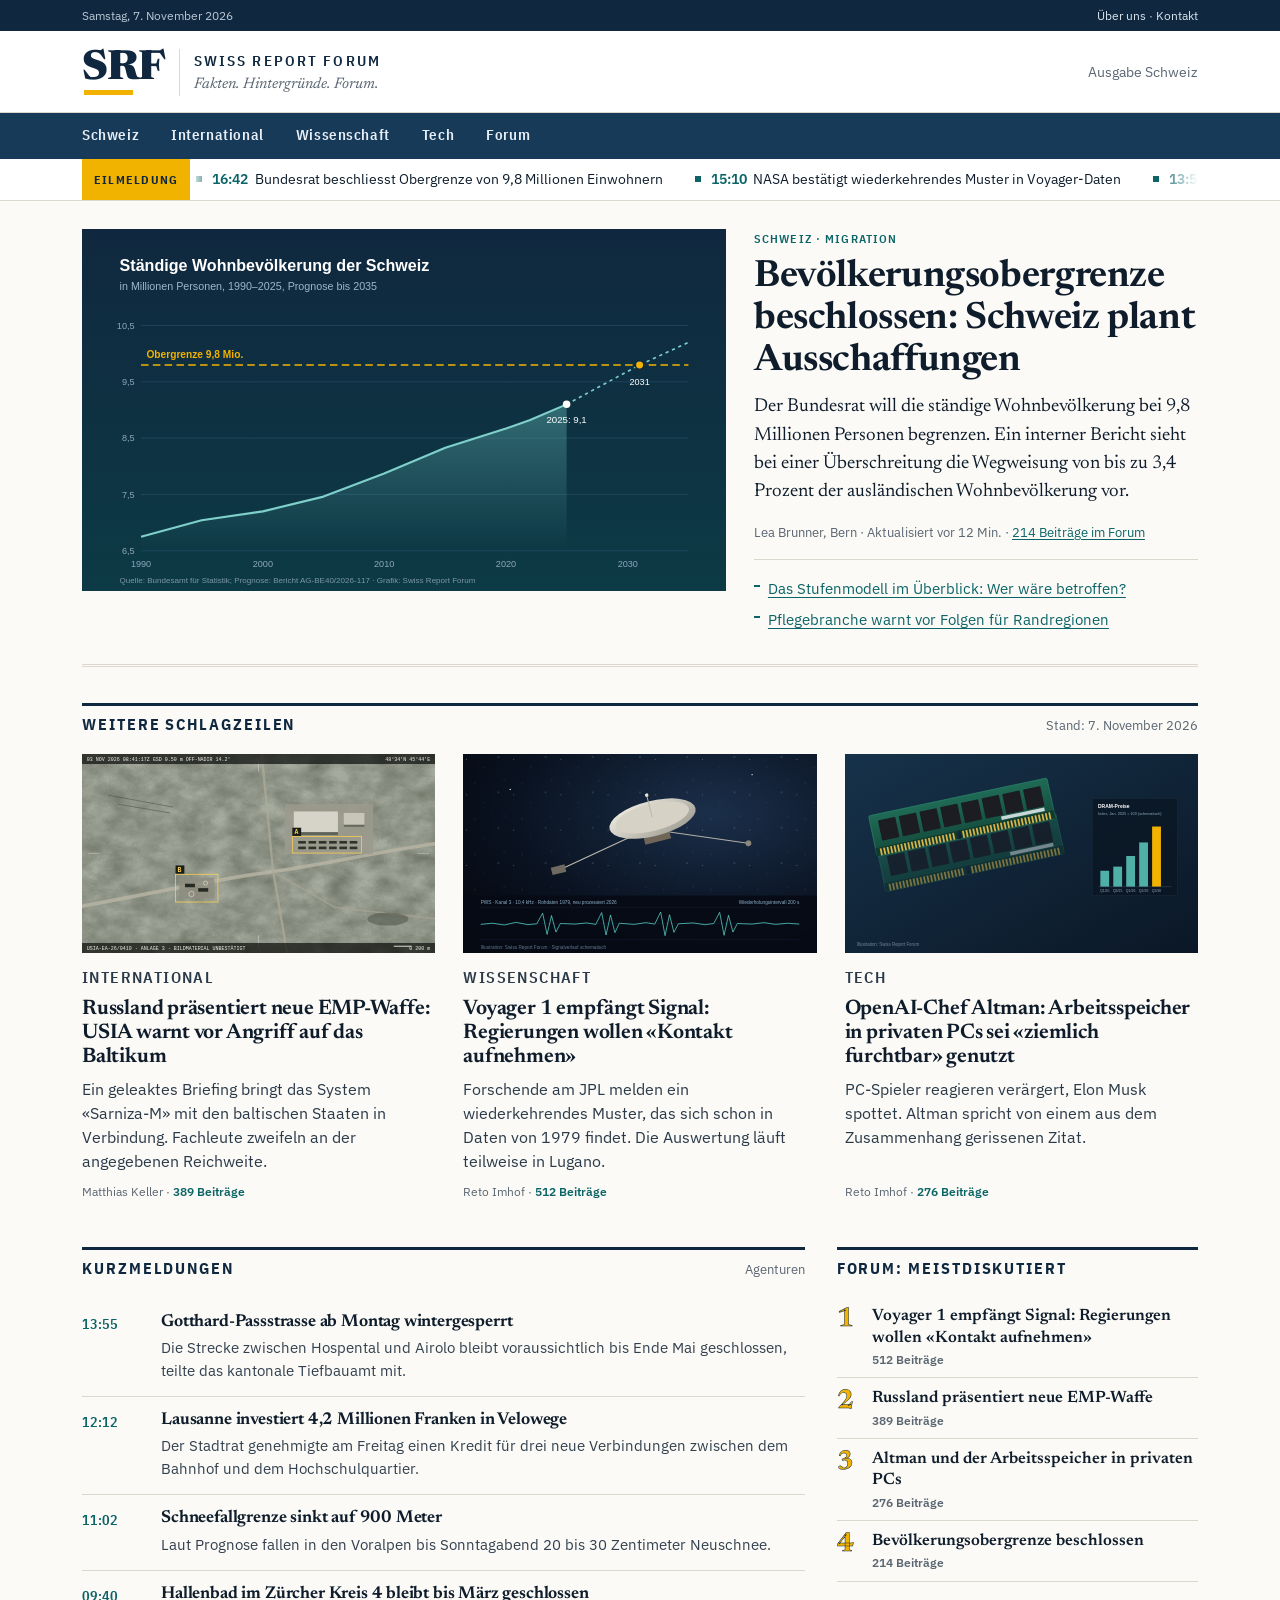
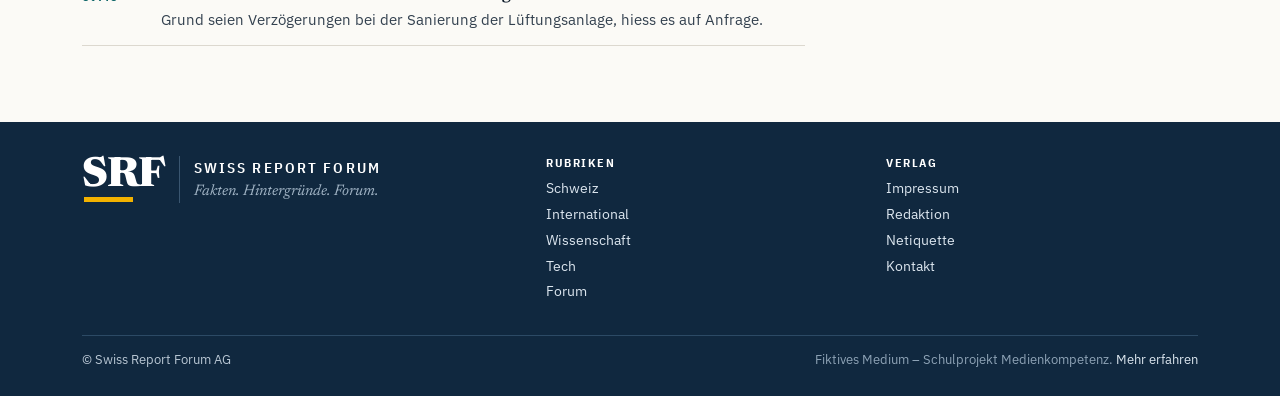
==== index.html @ 4a799d5d "Swiss Report Forum: fictional news site for a media-literacy assignment Static homepage, four articl" ====
<!doctype html>
<html lang="de-CH">
<head>
<meta charset="utf-8">
<meta name="viewport" content="width=device-width, initial-scale=1">
<!-- FIKTIV: Schulprojekt Medienkompetenz. Nicht von Suchmaschinen indexieren lassen. -->
<meta name="robots" content="noindex, nofollow">
<title>Swiss Report Forum – Fakten. Hintergründe. Forum.</title>
<meta name="description" content="Nachrichten aus der Schweiz und der Welt: Schweiz, International, Wissenschaft, Tech und Forum.">
<link rel="icon" href="assets/favicon.svg" type="image/svg+xml">
<link rel="preconnect" href="https://fonts.googleapis.com">
<link rel="preconnect" href="https://fonts.gstatic.com" crossorigin>
<link rel="stylesheet" href="https://fonts.googleapis.com/css2?family=IBM+Plex+Sans+Condensed:wght@500;600;700&family=IBM+Plex+Sans:wght@400;600;700&family=Newsreader:ital,opsz,wght@0,6..72,400;0,6..72,600;0,6..72,700;0,6..72,800;1,6..72,400&display=swap">
<link rel="stylesheet" href="assets/style.css">
</head>
<body>
<a class="skip-link" href="#inhalt">Zum Inhalt springen</a>

<div class="topbar"><div class="wrap">
  <span>Samstag, 7. November 2026</span>
  <span><a href="impressum.html">Über uns</a> <span class="hide-sm">· <a href="impressum.html#kontakt">Kontakt</a></span></span>
</div></div>
<header class="masthead"><div class="wrap">
  <a class="brand" href="index.html" aria-label="Swiss Report Forum, zur Startseite">
    <span class="brand-mark" aria-hidden="true">SRF</span>
    <span class="brand-text"><span class="brand-name">Swiss Report Forum</span><span class="brand-tagline">Fakten. Hintergründe. Forum.</span></span>
  </a>
  <div class="masthead-tools"><span class="edition">Ausgabe Schweiz</span></div>
</div></header>
<nav class="mainnav" aria-label="Rubriken"><ul>
  <li><a href="#schweiz">Schweiz</a></li>
  <li><a href="#international">International</a></li>
  <li><a href="#wissenschaft">Wissenschaft</a></li>
  <li><a href="#tech">Tech</a></li>
  <li><a href="#forum">Forum</a></li>
</ul></nav>

<!-- Eilmeldungs-Ticker: Liste wird doppelt eingefügt, damit die Animation nahtlos läuft -->
<section class="ticker" aria-label="Eilmeldungen">
  <div class="wrap">
    <span class="ticker-label">Eilmeldung</span>
    <div class="ticker-viewport">
      <div class="ticker-track">
        <ul>
          <li><time>16:42</time><a href="bevoelkerungsobergrenze.html">Bundesrat beschliesst Obergrenze von 9,8 Millionen Einwohnern</a></li>
          <li><time>15:10</time><a href="voyager-signal.html">NASA bestätigt wiederkehrendes Muster in Voyager-Daten</a></li>
          <li><time>13:55</time>Gotthard-Passstrasse ab Montag wintergesperrt</li>
          <li><time>12:30</time><a href="emp-waffe-baltikum.html">Estland: «Keine Hinweise auf unmittelbare Bedrohung»</a></li>
          <li><time>11:02</time>Schneefallgrenze sinkt am Wochenende auf 900 Meter</li>
        </ul>
        <ul aria-hidden="true">
          <li><time>16:42</time><a href="bevoelkerungsobergrenze.html" tabindex="-1">Bundesrat beschliesst Obergrenze von 9,8 Millionen Einwohnern</a></li>
          <li><time>15:10</time><a href="voyager-signal.html" tabindex="-1">NASA bestätigt wiederkehrendes Muster in Voyager-Daten</a></li>
          <li><time>13:55</time>Gotthard-Passstrasse ab Montag wintergesperrt</li>
          <li><time>12:30</time><a href="emp-waffe-baltikum.html" tabindex="-1">Estland: «Keine Hinweise auf unmittelbare Bedrohung»</a></li>
          <li><time>11:02</time>Schneefallgrenze sinkt am Wochenende auf 900 Meter</li>
        </ul>
      </div>
    </div>
  </div>
</section>

<main id="inhalt" class="wrap home">
  <h1 class="visually-hidden">Swiss Report Forum – Startseite</h1>

  <!-- Aufmacher -->
  <article class="lead-story" id="schweiz">
    <figure><a href="bevoelkerungsobergrenze.html" tabindex="-1"><img src="assets/img/bevoelkerung.svg" width="1200" height="675" alt="Liniendiagramm zur Bevölkerungsentwicklung der Schweiz mit der Obergrenze von 9,8 Millionen."></a></figure>
    <div>
      <p class="kicker">Schweiz · Migration</p>
      <h2><a href="bevoelkerungsobergrenze.html">Bevölkerungsobergrenze beschlossen: Schweiz plant Ausschaffungen</a></h2>
      <p class="teaser">Der Bundesrat will die ständige Wohnbevölkerung bei 9,8 Millionen Personen begrenzen. Ein interner Bericht sieht bei einer Überschreitung die Wegweisung von bis zu 3,4 Prozent der ausländischen Wohnbevölkerung vor.</p>
      <p class="lead-meta">Lea Brunner, Bern · Aktualisiert vor 12 Min. · <a href="bevoelkerungsobergrenze.html#forum">214 Beiträge im Forum</a></p>
      <ul class="lead-related">
        <li><a href="bevoelkerungsobergrenze.html">Das Stufenmodell im Überblick: Wer wäre betroffen?</a></li>
        <li><a href="bevoelkerungsobergrenze.html">Pflegebranche warnt vor Folgen für Randregionen</a></li>
      </ul>
    </div>
  </article>

  <div class="section-head"><h2>Weitere Schlagzeilen</h2><span>Stand: 7. November 2026</span></div>
  <div class="grid">
    <article class="card" id="international">
      <figure><a href="emp-waffe-baltikum.html" tabindex="-1"><img src="assets/img/satellit.svg" width="1200" height="675" alt="Satellitenaufnahme eines Testgeländes mit markierten Fahrzeugen."></a></figure>
      <p class="kicker">International</p>
      <h3><a href="emp-waffe-baltikum.html">Russland präsentiert neue EMP-Waffe: USIA warnt vor Angriff auf das Baltikum</a></h3>
      <p>Ein geleaktes Briefing bringt das System «Sarniza-M» mit den baltischen Staaten in Verbindung. Fachleute zweifeln an der angegebenen Reichweite.</p>
      <p class="meta">Matthias Keller · <span class="comments-count">389 Beiträge</span></p>
    </article>
    <article class="card" id="wissenschaft">
      <figure><a href="voyager-signal.html" tabindex="-1"><img src="assets/img/voyager.svg" width="1200" height="675" alt="Illustration der Raumsonde Voyager 1 mit Signalverlauf."></a></figure>
      <p class="kicker">Wissenschaft</p>
      <h3><a href="voyager-signal.html">Voyager 1 empfängt Signal: Regierungen wollen «Kontakt aufnehmen»</a></h3>
      <p>Forschende am JPL melden ein wiederkehrendes Muster, das sich schon in Daten von 1979 findet. Die Auswertung läuft teilweise in Lugano.</p>
      <p class="meta">Reto Imhof · <span class="comments-count">512 Beiträge</span></p>
    </article>
    <article class="card" id="tech">
      <figure><a href="altman-ram.html" tabindex="-1"><img src="assets/img/ram.svg" width="1200" height="675" alt="Illustration von Arbeitsspeicher-Modulen."></a></figure>
      <p class="kicker">Tech</p>
      <h3><a href="altman-ram.html">OpenAI-Chef Altman: Arbeitsspeicher in privaten PCs sei «ziemlich furchtbar» genutzt</a></h3>
      <p>PC-Spieler reagieren verärgert, Elon Musk spottet. Altman spricht von einem aus dem Zusammenhang gerissenen Zitat.</p>
      <p class="meta">Reto Imhof · <span class="comments-count">276 Beiträge</span></p>
    </article>
  </div>

  <div class="home-columns">
    <section aria-labelledby="briefs-title">
      <div class="section-head"><h2 id="briefs-title">Kurzmeldungen</h2><span>Agenturen</span></div>
      <ol class="briefs">
        <li class="brief"><time>13:55</time><div><h3>Gotthard-Passstrasse ab Montag wintergesperrt</h3><p>Die Strecke zwischen Hospental und Airolo bleibt voraussichtlich bis Ende Mai geschlossen, teilte das kantonale Tiefbauamt mit.</p></div></li>
        <li class="brief"><time>12:12</time><div><h3>Lausanne investiert 4,2 Millionen Franken in Velowege</h3><p>Der Stadtrat genehmigte am Freitag einen Kredit für drei neue Verbindungen zwischen dem Bahnhof und dem Hochschulquartier.</p></div></li>
        <li class="brief"><time>11:02</time><div><h3>Schneefallgrenze sinkt auf 900 Meter</h3><p>Laut Prognose fallen in den Voralpen bis Sonntagabend 20 bis 30 Zentimeter Neuschnee.</p></div></li>
        <li class="brief"><time>09:40</time><div><h3>Hallenbad im Zürcher Kreis 4 bleibt bis März geschlossen</h3><p>Grund seien Verzögerungen bei der Sanierung der Lüftungsanlage, hiess es auf Anfrage.</p></div></li>
      </ol>
    </section>
    <section id="forum" aria-labelledby="forum-title">
      <div class="section-head"><h2 id="forum-title">Forum: meistdiskutiert</h2></div>
      <ol class="most-read">
        <li><a href="voyager-signal.html#forum">Voyager 1 empfängt Signal: Regierungen wollen «Kontakt aufnehmen»<small>512 Beiträge</small></a></li>
        <li><a href="emp-waffe-baltikum.html#forum">Russland präsentiert neue EMP-Waffe<small>389 Beiträge</small></a></li>
        <li><a href="altman-ram.html#forum">Altman und der Arbeitsspeicher in privaten PCs<small>276 Beiträge</small></a></li>
        <li><a href="bevoelkerungsobergrenze.html#forum">Bevölkerungsobergrenze beschlossen<small>214 Beiträge</small></a></li>
      </ol>
    </section>
  </div>
</main>

<footer class="site-footer"><div class="wrap">
  <div>
    <a class="brand" href="index.html" aria-label="Swiss Report Forum, zur Startseite">
      <span class="brand-mark" aria-hidden="true">SRF</span>
      <span class="brand-text"><span class="brand-name">Swiss Report Forum</span><span class="brand-tagline">Fakten. Hintergründe. Forum.</span></span>
    </a>
  </div>
  <div><h2>Rubriken</h2><ul>
    <li><a href="#schweiz">Schweiz</a></li><li><a href="#international">International</a></li><li><a href="#wissenschaft">Wissenschaft</a></li><li><a href="#tech">Tech</a></li><li><a href="#forum">Forum</a></li>
  </ul></div>
  <div><h2>Verlag</h2><ul>
    <li><a href="impressum.html">Impressum</a></li><li><a href="impressum.html#redaktion">Redaktion</a></li><li><a href="impressum.html#netiquette">Netiquette</a></li><li><a href="impressum.html#kontakt">Kontakt</a></li>
  </ul></div>
  <div class="footer-bottom">
    <span>© Swiss Report Forum AG</span>
    <span class="fiction-note">Fiktives Medium – Schulprojekt Medienkompetenz. <a href="impressum.html#hinweis">Mehr erfahren</a></span>
  </div>
</div></footer>
<script src="assets/main.js"></script>
</body>
</html>
---- assets/style.css ----
/* ==========================================================================
   Swiss Report Forum – Stylesheet
   Fiktives Medium für ein Schulprojekt zur Medienkompetenz.
   Aufbau: 1 Tokens · 2 Basis · 3 Kopf · 4 Ticker · 5 Startseite
           6 Artikel · 7 Sidebar · 8 Forum · 9 Fuss · 10 Impressum · 11 Print
   ========================================================================== */

/* 1 · Tokens ------------------------------------------------------------- */
:root {
  --ink: #0e1c2b;          /* Fliesstext, fast schwarz mit Blaustich */
  --navy: #10283f;         /* Markenfarbe */
  --navy-2: #173a59;
  --teal: #0b6466;         /* Links, Kicker */
  --teal-soft: #e3efee;
  --accent: #f2b200;       /* einzige Akzentfarbe: Signalgelb */
  --paper: #fbfaf6;
  --card: #ffffff;
  --line: #dcd8cf;
  --muted: #5a6672;
  --serif: "Newsreader", "Iowan Old Style", Georgia, "Times New Roman", serif;
  --sans: "IBM Plex Sans", "Segoe UI", system-ui, -apple-system, Arial, sans-serif;
  --cond: "IBM Plex Sans Condensed", "Arial Narrow", "IBM Plex Sans", sans-serif;
  --wrap: 1180px;
  --gutter: clamp(16px, 4vw, 32px);
}

/* 2 · Basis -------------------------------------------------------------- */
*, *::before, *::after { box-sizing: border-box; }
html { -webkit-text-size-adjust: 100%; }
body {
  margin: 0;
  background: var(--paper);
  color: var(--ink);
  font-family: var(--sans);
  font-size: 1rem;
  line-height: 1.55;
}
img, svg { max-width: 100%; height: auto; display: block; }
a { color: var(--teal); text-underline-offset: .18em; }
a:hover { color: var(--navy); }
h1, h2, h3 { font-family: var(--serif); line-height: 1.12; margin: 0; font-weight: 650; letter-spacing: -.01em; hyphens: auto; overflow-wrap: break-word; }

:focus-visible {
  outline: 3px solid var(--accent);
  outline-offset: 2px;
  box-shadow: 0 0 0 5px var(--navy);
  border-radius: 2px;
}

.wrap { max-width: var(--wrap); margin: 0 auto; padding: 0 var(--gutter); }
.visually-hidden {
  position: absolute !important; width: 1px; height: 1px; overflow: hidden;
  clip: rect(0 0 0 0); white-space: nowrap; border: 0; padding: 0; margin: -1px;
}
.skip-link {
  position: absolute; left: 8px; top: -60px; z-index: 50;
  background: var(--accent); color: var(--navy); font-weight: 700;
  padding: 10px 14px; text-decoration: none;
}
.skip-link:focus { top: 8px; }

.kicker {
  font-family: var(--cond);
  font-size: .78rem;
  font-weight: 600;
  letter-spacing: .09em;
  text-transform: uppercase;
  color: var(--teal);
  margin: 0 0 .5rem;
}
.print-only { display: none; }

/* 3 · Kopf --------------------------------------------------------------- */
.topbar {
  background: var(--navy);
  color: #b9c7d4;
  font-size: .78rem;
}
.topbar .wrap { display: flex; justify-content: space-between; gap: 1rem; padding-top: 6px; padding-bottom: 6px; }
.topbar a { color: #dbe5ee; text-decoration: none; }
.topbar a:hover { text-decoration: underline; color: #fff; }

.masthead { background: var(--card); border-bottom: 1px solid var(--line); }
.masthead .wrap { display: flex; align-items: center; justify-content: space-between; gap: 1rem; padding-top: 18px; padding-bottom: 16px; }

.brand { display: flex; align-items: center; gap: 14px; text-decoration: none; color: var(--navy); }
.brand:hover { color: var(--navy); }
.brand-mark {
  font-family: var(--serif);
  font-weight: 800;
  font-size: 2.6rem;
  line-height: .9;
  letter-spacing: -.035em;
  position: relative;
  padding-bottom: 6px;
}
.brand-mark::after {
  content: ""; position: absolute; left: 2px; right: 38%; bottom: 0; height: 5px; background: var(--accent);
}
.brand-text { border-left: 1px solid var(--line); padding-left: 14px; }
.brand-name { display: block; font-family: var(--cond); font-weight: 600; font-size: .95rem; letter-spacing: .14em; text-transform: uppercase; }
.brand-tagline { display: block; font-family: var(--serif); font-style: italic; color: var(--muted); font-size: .95rem; }

.masthead-tools { display: flex; align-items: center; gap: .6rem; font-size: .85rem; }
.masthead-tools .edition { color: var(--muted); }

.mainnav { background: var(--navy-2); }
.mainnav ul { list-style: none; margin: 0 auto; padding: 0 var(--gutter); max-width: var(--wrap); display: flex; gap: 0; overflow-x: auto; scrollbar-width: none; }
.mainnav ul::-webkit-scrollbar { display: none; }
.mainnav a {
  display: block; padding: 11px 16px 9px;
  color: #e7eef5; text-decoration: none;
  font-family: var(--cond); font-weight: 600; font-size: .92rem; letter-spacing: .04em;
  border-bottom: 3px solid transparent; white-space: nowrap;
}
.mainnav a:hover, .mainnav a[aria-current="page"] { border-bottom-color: var(--accent); color: #fff; }
.mainnav li:first-child a { padding-left: 0; }

/* 4 · Ticker ------------------------------------------------------------- */
.ticker { background: var(--card); border-bottom: 1px solid var(--line); overflow: hidden; }
.ticker .wrap { display: flex; align-items: stretch; gap: 0; }
.ticker-label {
  flex: none; background: var(--accent); color: var(--navy);
  font-family: var(--cond); font-weight: 700; font-size: .78rem; letter-spacing: .1em; text-transform: uppercase;
  padding: 9px 12px; display: flex; align-items: center;
}
.ticker-viewport { overflow: hidden; flex: 1; position: relative; mask-image: linear-gradient(90deg, transparent 0, #000 24px, #000 calc(100% - 40px), transparent 100%); }
.ticker-track { display: flex; width: max-content; animation: ticker 70s linear infinite; }
.ticker:hover .ticker-track, .ticker:focus-within .ticker-track { animation-play-state: paused; }
.ticker-track ul { display: flex; list-style: none; margin: 0; padding: 0; }
.ticker-track li { padding: 9px 26px 9px 22px; font-size: .9rem; white-space: nowrap; position: relative; }
.ticker-track li::before { content: ""; position: absolute; left: 6px; top: 50%; width: 6px; height: 6px; margin-top: -3px; background: var(--teal); }
.ticker-track time { font-weight: 600; color: var(--teal); margin-right: .45em; font-variant-numeric: tabular-nums; }
.ticker-track a { color: var(--ink); text-decoration: none; }
.ticker-track a:hover { text-decoration: underline; }
@keyframes ticker { from { transform: translateX(0); } to { transform: translateX(-50%); } }
@media (prefers-reduced-motion: reduce) {
  .ticker-track { animation: none; }
  .ticker-viewport { overflow-x: auto; }
}

/* 5 · Startseite --------------------------------------------------------- */
.home { padding-top: 28px; padding-bottom: 56px; }
.lead-story {
  display: grid; grid-template-columns: minmax(0, 1.45fr) minmax(0, 1fr); gap: 28px;
  padding-bottom: 28px; border-bottom: 3px double var(--line); align-items: start;
}
.lead-story figure { margin: 0; }
.lead-story h2 { font-size: clamp(1.7rem, 3vw, 2.35rem); margin-bottom: .7rem; }
.lead-story h2 a, .card h3 a, .brief h3 a { color: var(--ink); text-decoration: none; }
.lead-story h2 a:hover, .card h3 a:hover { text-decoration: underline; text-decoration-thickness: 2px; text-decoration-color: var(--accent); }
.lead-story .teaser { font-family: var(--serif); font-size: 1.18rem; line-height: 1.5; margin: 0 0 1rem; }
.lead-meta { font-size: .82rem; color: var(--muted); }
.lead-related { list-style: none; padding: 14px 0 0; margin: 16px 0 0; border-top: 1px solid var(--line); font-size: .92rem; }
.lead-related li { padding: 4px 0 4px 14px; position: relative; }
.lead-related li::before { content: ""; position: absolute; left: 0; top: .78em; width: 6px; height: 2px; background: var(--teal); }

.section-head {
  display: flex; align-items: baseline; justify-content: space-between; gap: 1rem;
  border-top: 3px solid var(--navy); margin: 36px 0 18px; padding-top: 10px;
}
.section-head h2 { font-family: var(--cond); font-size: 1rem; letter-spacing: .12em; text-transform: uppercase; font-weight: 700; color: var(--navy); }
.section-head span { font-size: .82rem; color: var(--muted); }

.grid { display: grid; grid-template-columns: repeat(3, minmax(0, 1fr)); gap: 28px; }
.card { display: flex; flex-direction: column; }
.card figure { margin: 0 0 12px; }
.card h3 { font-size: 1.32rem; margin-bottom: .45rem; }
.card p { margin: 0 0 .6rem; color: #2a3a49; font-size: .97rem; }
.card .meta { margin-top: auto; font-size: .78rem; color: var(--muted); }
.card .comments-count { font-weight: 600; color: var(--teal); }

.home-columns { display: grid; grid-template-columns: minmax(0, 2fr) minmax(0, 1fr); gap: 32px; }
.briefs { list-style: none; padding: 0; margin: 0; }
.brief { padding: 14px 0; border-bottom: 1px solid var(--line); display: grid; grid-template-columns: 4.2rem 1fr; gap: 12px; }
.brief time { font-family: var(--cond); font-weight: 600; color: var(--teal); font-size: .9rem; font-variant-numeric: tabular-nums; }
.brief h3 { font-size: 1.08rem; margin-bottom: .25rem; }
.brief p { margin: 0; font-size: .93rem; color: #33414f; }

.most-read { counter-reset: mr; list-style: none; padding: 0; margin: 0; }
.most-read li { counter-increment: mr; display: grid; grid-template-columns: 2.2rem 1fr; padding: 10px 0; border-bottom: 1px solid var(--line); }
.most-read li::before { content: counter(mr); font-family: var(--serif); font-size: 1.7rem; font-weight: 700; color: var(--accent); line-height: 1; -webkit-text-stroke: .5px var(--navy); }
.most-read a { color: var(--ink); text-decoration: none; font-family: var(--serif); font-weight: 600; font-size: 1.03rem; line-height: 1.3; }
.most-read a:hover { text-decoration: underline; }
.most-read small { display: block; color: var(--muted); font-size: .78rem; margin-top: 2px; font-family: var(--sans); }

/* 6 · Artikel ------------------------------------------------------------ */
.article-layout {
  display: grid; grid-template-columns: minmax(0, 1fr) 300px; gap: 48px;
  padding-top: 28px; padding-bottom: 40px;
}
.breadcrumb { font-size: .82rem; color: var(--muted); margin-bottom: 18px; }
.breadcrumb a { color: var(--muted); }
.breadcrumb span[aria-hidden] { margin: 0 .35em; }

.article-head h1 { font-size: clamp(1.85rem, 4.2vw, 2.95rem); margin-bottom: .8rem; max-width: 22ch; }
.subline { font-family: var(--serif); font-size: clamp(1.12rem, 2vw, 1.32rem); line-height: 1.45; margin: 0 0 1.2rem; color: #1d2f40; max-width: 40em; }

.byline {
  display: flex; flex-wrap: wrap; align-items: center; gap: .4rem 1.2rem;
  border-top: 1px solid var(--line); border-bottom: 1px solid var(--line);
  padding: 10px 0; font-size: .86rem; color: var(--muted); margin-bottom: 22px;
}
.byline .author { display: flex; align-items: center; gap: 10px; color: var(--ink); }
.avatar {
  width: 36px; height: 36px; border-radius: 50%; background: var(--navy); color: #fff;
  display: grid; place-items: center; font-family: var(--serif); font-weight: 700; font-size: .95rem; flex: none;
}
.byline .author strong { display: block; font-weight: 600; }
.byline .author small { color: var(--muted); font-size: .78rem; }
.byline .updated { color: var(--teal); font-weight: 600; }

.article-tools { display: flex; gap: .5rem; flex-wrap: wrap; margin-left: auto; }

.btn {
  display: inline-flex; align-items: center; gap: .45em;
  font: 600 .84rem/1 var(--sans); color: var(--navy);
  background: var(--card); border: 1px solid #b9c2cb; border-radius: 3px;
  padding: 8px 12px; cursor: pointer; text-decoration: none;
}
.btn:hover { border-color: var(--navy); background: #f2f5f8; color: var(--navy); }
.btn svg { width: 16px; height: 16px; }
.btn-primary { background: var(--navy); color: #fff; border-color: var(--navy); }
.btn-primary:hover { background: var(--navy-2); color: #fff; }

.lead-figure { margin: 0 0 26px; }
.lead-figure img { width: 100%; background: #dfe5ea; }
figcaption { font-size: .8rem; color: var(--muted); padding-top: 8px; line-height: 1.45; }
figcaption .credit { text-transform: uppercase; letter-spacing: .06em; font-size: .7rem; margin-left: .3em; }

.article-body { font-family: var(--serif); font-size: 1.16rem; line-height: 1.68; max-width: 40em; }
.article-body p { margin: 0 0 1.1em; }
.article-body > p:first-of-type::first-line { font-weight: 600; }
.article-body h2 { font-size: 1.38rem; margin: 1.7em 0 .6em; }
.article-body .dateline { font-family: var(--cond); font-weight: 600; letter-spacing: .04em; font-size: .95rem; color: var(--navy); text-transform: uppercase; }

.pullquote {
  margin: 1.8em 0; padding: 4px 0 4px 22px; border-left: 4px solid var(--accent);
  font-family: var(--serif); font-size: 1.5rem; line-height: 1.32; font-style: italic; color: var(--navy);
}
.pullquote p { margin: 0 0 .4em; }
.pullquote footer { font-family: var(--sans); font-style: normal; font-size: .85rem; color: var(--muted); }

.factbox {
  font-family: var(--sans); font-size: .95rem; line-height: 1.55;
  background: var(--teal-soft); border-top: 3px solid var(--teal);
  padding: 16px 20px; margin: 1.6em 0;
}
.factbox h2 { font-family: var(--cond); font-size: .82rem; text-transform: uppercase; letter-spacing: .1em; margin: 0 0 .6em; color: var(--teal); }
.factbox ul { margin: 0; padding-left: 1.1em; }
.factbox li { margin-bottom: .35em; }

.article-end { font-size: .85rem; color: var(--muted); font-family: var(--sans); border-top: 1px solid var(--line); padding-top: 12px; margin-top: 1.6em; }
.tags { display: flex; flex-wrap: wrap; gap: .4rem; list-style: none; padding: 0; margin: 14px 0 0; }
.tags a { display: inline-block; font-size: .78rem; padding: 4px 9px; border: 1px solid var(--line); border-radius: 2px; color: var(--navy); text-decoration: none; background: var(--card); }
.tags a:hover { border-color: var(--navy); }

.share {
  margin: 28px 0 10px; padding: 18px 20px; background: var(--card); border: 1px solid var(--line);
  display: flex; flex-wrap: wrap; align-items: center; gap: 12px 18px; max-width: 40em;
}
.share p { margin: 0; font-family: var(--serif); font-size: 1.05rem; flex: 1 1 220px; }
.share-buttons { display: flex; flex-wrap: wrap; gap: .5rem; }
.share-status { flex-basis: 100%; margin: 0; font-size: .82rem; color: var(--teal); min-height: 1.2em; }

/* 7 · Sidebar ------------------------------------------------------------ */
.sidebar { font-size: .95rem; }
.sidebar-block { position: sticky; top: 16px; }
.sidebar h2 { font-family: var(--cond); font-size: .82rem; text-transform: uppercase; letter-spacing: .12em; color: var(--navy); border-top: 3px solid var(--navy); padding-top: 10px; margin-bottom: 8px; }
.related { list-style: none; padding: 0; margin: 0 0 28px; }
.related li { border-bottom: 1px solid var(--line); }
.related a { display: grid; grid-template-columns: 88px 1fr; gap: 12px; padding: 12px 0; text-decoration: none; color: var(--ink); }
.related img { width: 88px; height: 58px; object-fit: cover; background: #dfe5ea; }
.related .kicker { font-size: .68rem; margin-bottom: .15rem; }
.related strong { font-family: var(--serif); font-weight: 600; line-height: 1.25; display: block; font-size: 1rem; }
.related a:hover strong { text-decoration: underline; }
.newsletter { background: var(--navy); color: #dce6ef; padding: 18px; }
.newsletter h2 { color: #fff; border-top-color: var(--accent); }
.newsletter p { margin: 0 0 12px; font-size: .9rem; }
.newsletter label { display: block; font-size: .8rem; margin-bottom: 4px; }
.newsletter input { background: #fff; color: var(--ink); width: 100%; padding: 9px 10px; border: 0; border-radius: 2px; font: inherit; margin-bottom: 10px; }
.newsletter .btn { background: var(--accent); border-color: var(--accent); color: var(--navy); width: 100%; justify-content: center; }
.newsletter .form-note { font-size: .78rem; color: var(--accent); margin: 8px 0 0; min-height: 1.1em; }

/* 8 · Forum (Kommentare) ------------------------------------------------- */
.forum { border-top: 3px solid var(--navy); padding: 18px 0 48px; max-width: 46em; }
.forum-head { display: flex; justify-content: space-between; align-items: baseline; gap: 1rem; flex-wrap: wrap; margin-bottom: 6px; }
.forum-head h2 { font-size: 1.7rem; }
.forum-head h2 span { color: var(--teal); font-family: var(--sans); font-size: 1rem; font-weight: 600; margin-left: .4em; }
.forum-rules { font-size: .84rem; color: var(--muted); margin: 0 0 18px; }
.forum-sort { font-size: .84rem; color: var(--muted); }
.forum-sort select { font: inherit; padding: 3px 6px; border: 1px solid #b9c2cb; border-radius: 2px; background: var(--card); }

.comment-form { background: var(--card); border: 1px solid var(--line); padding: 14px; margin-bottom: 24px; }
.comment-form label { font-weight: 600; font-size: .88rem; display: block; margin-bottom: 6px; }
.comment-form textarea { width: 100%; min-height: 84px; padding: 10px; font: inherit; border: 1px solid #b9c2cb; border-radius: 2px; resize: vertical; }
.comment-form .row { display: flex; justify-content: space-between; align-items: center; gap: 1rem; margin-top: 10px; flex-wrap: wrap; }
.comment-form small { color: var(--muted); }
.comment-form .form-note { flex-basis: 100%; margin: 0; color: var(--teal); font-size: .86rem; min-height: 1.2em; }

.comments, .replies { list-style: none; margin: 0; padding: 0; }
.comment { padding: 16px 0; border-bottom: 1px solid var(--line); }
.replies { margin-top: 10px; border-left: 2px solid var(--line); padding-left: 18px; }
.replies .comment { border-bottom: 0; padding: 10px 0 4px; }
.comment-head { display: flex; align-items: center; gap: 10px; flex-wrap: wrap; font-size: .86rem; }
.comment-head .avatar { width: 30px; height: 30px; font-size: .8rem; font-family: var(--sans); }
.comment-head strong { font-weight: 700; }
.comment-head time { color: var(--muted); font-size: .8rem; }
.badge { font-size: .68rem; text-transform: uppercase; letter-spacing: .07em; padding: 2px 6px; border-radius: 2px; background: #eef1f4; color: var(--muted); }
.badge-top { background: var(--accent); color: var(--navy); font-weight: 700; }
.badge-mod { background: var(--navy); color: #fff; }
.comment p { margin: 8px 0 8px 40px; font-size: .98rem; }
.replies .comment p { margin-left: 40px; }
.comment-actions { margin-left: 40px; display: flex; gap: 6px; flex-wrap: wrap; }
.vote, .reply-btn {
  font: 600 .78rem/1 var(--sans); color: var(--muted); background: transparent; border: 1px solid transparent;
  border-radius: 2px; padding: 5px 8px; cursor: pointer;
}
.vote:hover, .reply-btn:hover { border-color: var(--line); color: var(--navy); }
.vote[aria-pressed="true"] { color: var(--teal); border-color: var(--teal); background: var(--teal-soft); }
.comment.is-removed p { font-style: italic; color: var(--muted); }
.more-comments { margin-top: 18px; }

/* 9 · Fuss --------------------------------------------------------------- */
.site-footer { background: var(--navy); color: #b9c7d4; font-size: .88rem; padding: 34px 0 26px; margin-top: 20px; }
.site-footer .wrap { display: grid; grid-template-columns: 1.4fr 1fr 1fr; gap: 28px; }
.site-footer .brand { color: #fff; }
.site-footer .brand-text { border-left-color: #3a5670; }
.site-footer .brand-tagline { color: #9fb2c3; }
.site-footer h2 { font-family: var(--cond); font-size: .78rem; letter-spacing: .12em; text-transform: uppercase; color: #fff; margin-bottom: 8px; }
.site-footer ul { list-style: none; margin: 0; padding: 0; }
.site-footer li { margin-bottom: 4px; }
.site-footer a { color: #dce6ef; text-decoration: none; }
.site-footer a:hover { text-decoration: underline; color: #fff; }
.footer-bottom { grid-column: 1 / -1; border-top: 1px solid #2c4a65; padding-top: 14px; display: flex; flex-wrap: wrap; justify-content: space-between; gap: .6rem 1.4rem; font-size: .8rem; }
.fiction-note { color: #8ea3b6; }

/* 10 · Impressum --------------------------------------------------------- */
.page { padding-top: 28px; padding-bottom: 56px; }
.page-body { max-width: 46em; font-family: var(--serif); font-size: 1.1rem; line-height: 1.65; }
.page-body h1 { font-size: clamp(1.9rem, 4vw, 2.6rem); margin-bottom: .6em; }
.page-body h2 { font-size: 1.35rem; margin: 1.6em 0 .5em; }
.page-body address { font-style: normal; }
.staff { display: grid; grid-template-columns: repeat(auto-fill, minmax(230px, 1fr)); gap: 18px; list-style: none; padding: 0; margin: 0; font-family: var(--sans); font-size: .93rem; }
.staff li { background: var(--card); border: 1px solid var(--line); padding: 16px; display: flex; gap: 12px; }
.staff strong { display: block; font-size: 1rem; }
.staff span { color: var(--muted); display: block; }
.legal { font-family: var(--sans); font-size: .92rem; background: var(--teal-soft); border-left: 4px solid var(--teal); padding: 14px 18px; }

/* Responsive ------------------------------------------------------------- */
@media (max-width: 980px) {
  .article-layout { grid-template-columns: 1fr; gap: 24px; }
  .sidebar-block { position: static; }
  .grid { grid-template-columns: repeat(2, minmax(0, 1fr)); }
  .home-columns { grid-template-columns: 1fr; }
}
@media (max-width: 720px) {
  .lead-story { grid-template-columns: 1fr; gap: 16px; }
  .grid { grid-template-columns: 1fr; gap: 22px; }
  .masthead-tools .edition { display: none; }
  .brand-mark { font-size: 2.1rem; }
  .brand-name { font-size: .8rem; letter-spacing: .1em; }
  .brand-tagline { font-size: .85rem; }
  .site-footer .wrap { grid-template-columns: 1fr; }
  .topbar .hide-sm { display: none; }
  .article-tools { margin-left: 0; width: 100%; }
  .article-body { font-size: 1.08rem; }
  .pullquote { font-size: 1.28rem; }
  .comment p, .comment-actions, .replies .comment p { margin-left: 0; }
  .brief { grid-template-columns: 3.4rem 1fr; }
}
@media (max-width: 420px) {
  .brand-text { display: none; }
  .masthead-tools .btn span { display: none; }
}

/* 11 · Print / PDF -------------------------------------------------------
   Wird über "Als PDF speichern" (window.print) genutzt.
   Ziel: Titel + Bild oben, Medienname im Kopf, nur der Artikeltext.
   ------------------------------------------------------------------------ */
@media print {
  @page {
    size: A4;
    margin: 18mm 18mm 20mm 20mm;
    @top-left { content: "Swiss Report Forum"; font-family: Georgia, serif; font-size: 8.5pt; color: #333; }
    @top-right { content: "srf-forum · Fakten. Hintergründe. Forum."; font-family: Arial, sans-serif; font-size: 7.5pt; color: #777; }
    @bottom-left { content: "Fiktiver Artikel – Schulprojekt Medienkompetenz"; font-family: Arial, sans-serif; font-size: 7pt; color: #777; }
    @bottom-right { content: "Seite " counter(page) " von " counter(pages); font-family: Arial, sans-serif; font-size: 7.5pt; color: #555; }
  }
  @page :first { @top-left { content: none; } @top-right { content: none; } }

  html, body { background: #fff !important; color: #000 !important; }
  body { font-size: 10.5pt; line-height: 1.45; }

  /* Alles ausblenden, was nicht zum Artikel gehört */
  .skip-link, .topbar, .masthead, .mainnav, .ticker, .breadcrumb, .sidebar,
  .forum, .share, .article-tools, .tags, .site-footer, .no-print, .btn { display: none !important; }

  .print-only { display: block !important; }
  .wrap { max-width: none; padding: 0; }
  .article-layout { display: block; padding: 0; }

  /* Kopfzeile mit Medienname (erste Seite) */
  .print-masthead {
    display: flex !important; align-items: flex-end; justify-content: space-between;
    border-bottom: 2pt solid #10283f; padding-bottom: 4pt; margin-bottom: 12pt;
    font-family: Georgia, "Times New Roman", serif;
  }
  .print-masthead .pm-mark { font-size: 22pt; font-weight: 800; letter-spacing: -.5pt; color: #10283f; line-height: 1; }
  .print-masthead .pm-name { font-family: Arial, sans-serif; font-size: 8pt; letter-spacing: 1.5pt; text-transform: uppercase; margin-left: 8pt; color: #10283f; }
  .print-masthead .pm-meta { font-family: Arial, sans-serif; font-size: 7.5pt; color: #555; text-align: right; }

  .kicker { color: #0b6466 !important; font-size: 8pt; margin-bottom: 4pt; }
  .article-head h1 { font-size: 22pt; line-height: 1.12; max-width: none; margin-bottom: 6pt; }
  .subline { font-size: 12pt; line-height: 1.4; margin-bottom: 8pt; color: #111; }
  .byline { font-size: 8.5pt; padding: 4pt 0; margin-bottom: 10pt; border-color: #999; gap: 2pt 12pt; color: #333; }
  .byline .avatar { display: none; }
  .byline .author small { color: #444; }
  .byline .updated { display: none; }

  .lead-figure { margin: 0 0 12pt; break-inside: avoid; }
  .lead-figure img { max-height: 100mm; width: 100%; object-fit: contain; }
  figcaption { font-size: 7.5pt; color: #444; padding-top: 3pt; }

  .article-body { font-size: 10.5pt; line-height: 1.5; max-width: none; columns: 1; }
  .article-body p { margin: 0 0 6pt; orphans: 3; widows: 3; text-align: left; }
  .article-body h2 { font-size: 12pt; margin: 12pt 0 4pt; break-after: avoid; }
  .pullquote { font-size: 13pt; margin: 10pt 0; padding-left: 10pt; border-left: 3pt solid #f2b200; break-inside: avoid; color: #10283f; }
  .pullquote footer { font-size: 8pt; }
  .factbox { background: none !important; border: 1pt solid #999; border-top: 2.5pt solid #0b6466; padding: 6pt 10pt; font-size: 9pt; break-inside: avoid; }
  .article-end { font-size: 8pt; color: #444; }

  a { color: inherit !important; text-decoration: none !important; }
  .print-footnote { font-family: Arial, sans-serif; font-size: 7.5pt; color: #555; border-top: .5pt solid #999; padding-top: 4pt; margin-top: 14pt; }
  * { -webkit-print-color-adjust: exact; print-color-adjust: exact; box-shadow: none !important; }
}
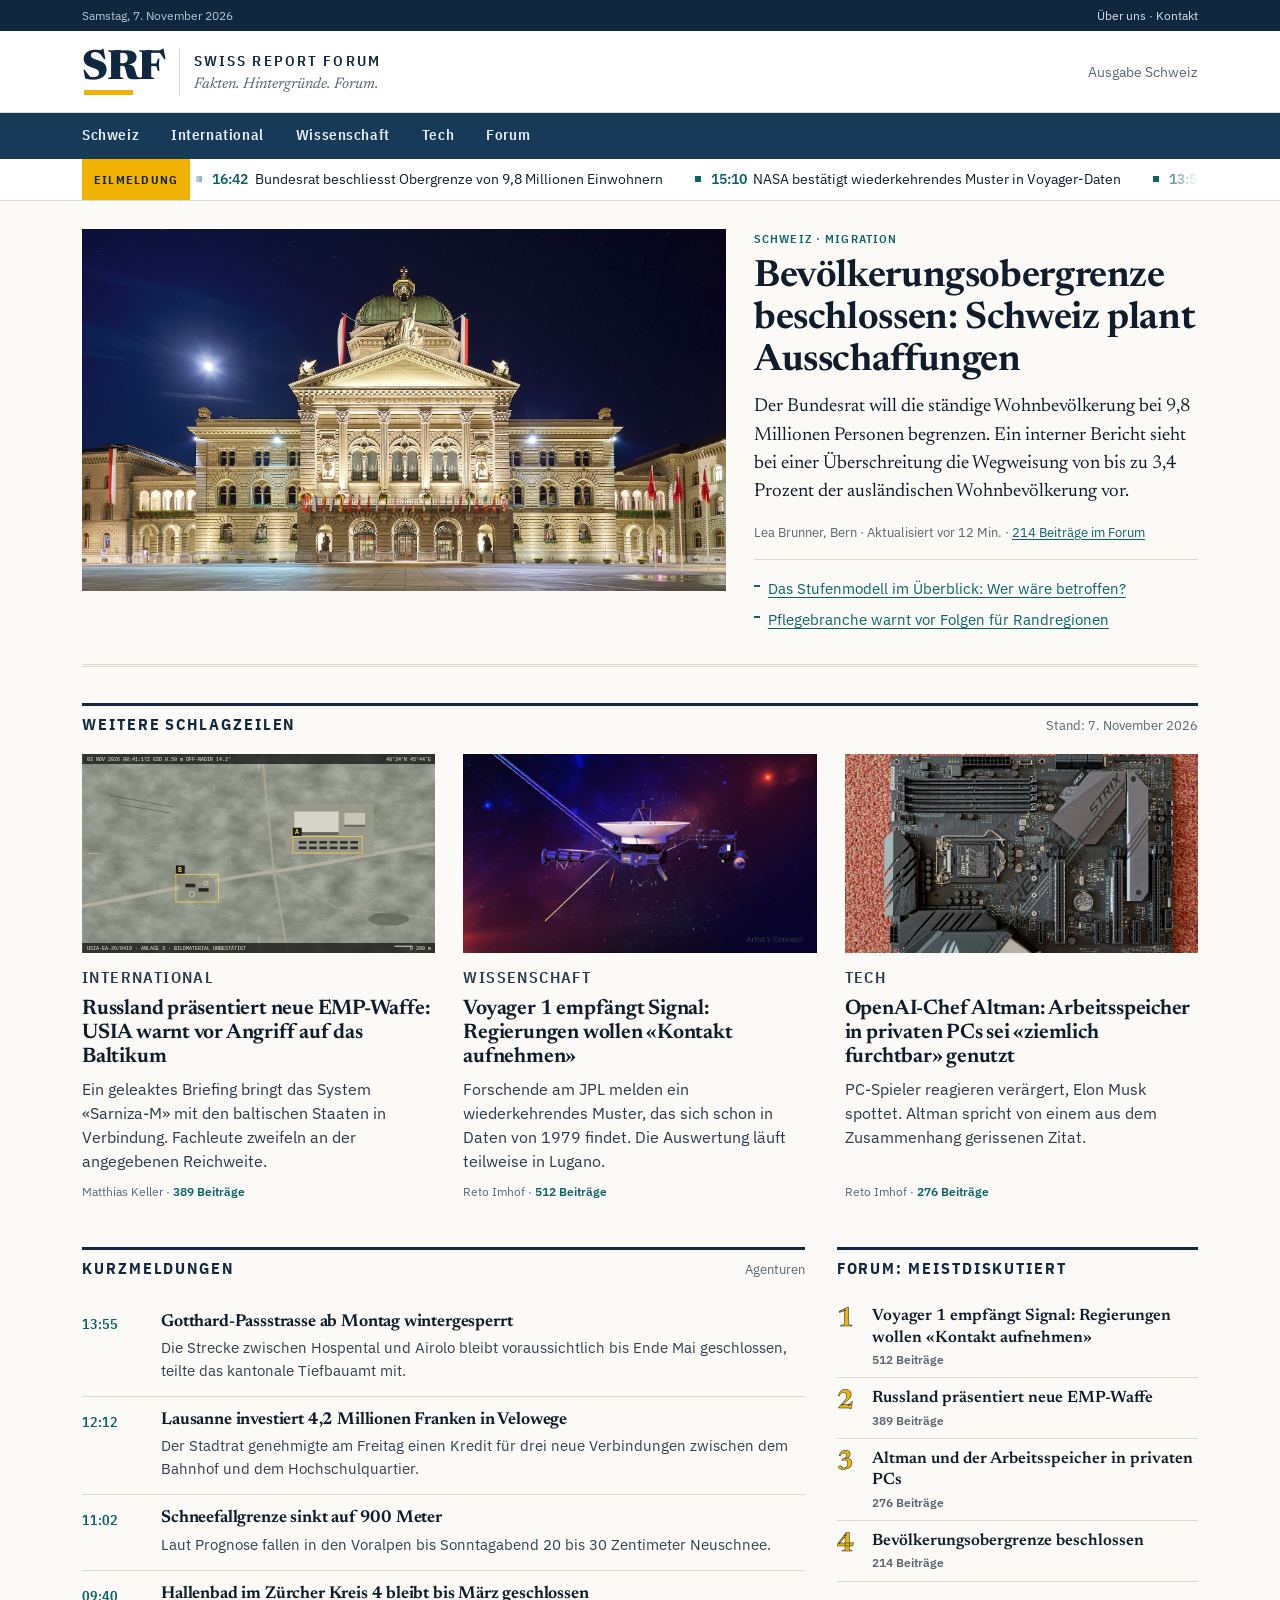
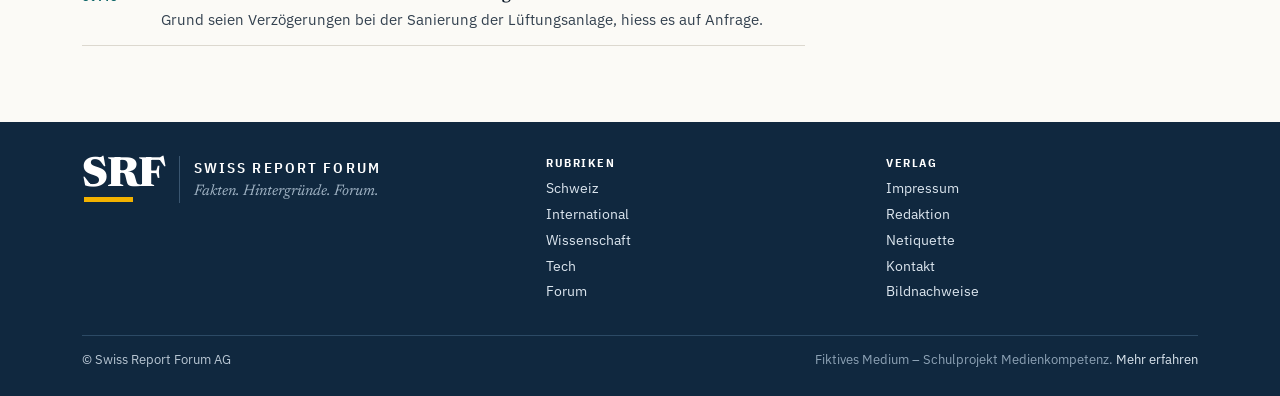
==== commit b560b7a2: "Add freely licensed photos with credits Lead images from Wikimedia Commons (Bundeshaus, Voyager, gam" ====
--- a/index.html
+++ b/index.html
@@ -65,7 +65,7 @@
 
   <!-- Aufmacher -->
   <article class="lead-story" id="schweiz">
-    <figure><a href="bevoelkerungsobergrenze.html" tabindex="-1"><img src="assets/img/bevoelkerung.svg" width="1200" height="675" alt="Liniendiagramm zur Bevölkerungsentwicklung der Schweiz mit der Obergrenze von 9,8 Millionen."></a></figure>
+    <figure><a href="bevoelkerungsobergrenze.html" tabindex="-1"><img src="assets/img/foto-bundeshaus.jpg" width="1600" height="873" alt="Das Bundeshaus in Bern bei Nacht."></a></figure>
     <div>
       <p class="kicker">Schweiz · Migration</p>
       <h2><a href="bevoelkerungsobergrenze.html">Bevölkerungsobergrenze beschlossen: Schweiz plant Ausschaffungen</a></h2>
@@ -88,14 +88,14 @@
       <p class="meta">Matthias Keller · <span class="comments-count">389 Beiträge</span></p>
     </article>
     <article class="card" id="wissenschaft">
-      <figure><a href="voyager-signal.html" tabindex="-1"><img src="assets/img/voyager.svg" width="1200" height="675" alt="Illustration der Raumsonde Voyager 1 mit Signalverlauf."></a></figure>
+      <figure><a href="voyager-signal.html" tabindex="-1"><img src="assets/img/foto-voyager.jpg" width="1600" height="900" alt="Künstlerische Darstellung der Raumsonde Voyager."></a></figure>
       <p class="kicker">Wissenschaft</p>
       <h3><a href="voyager-signal.html">Voyager 1 empfängt Signal: Regierungen wollen «Kontakt aufnehmen»</a></h3>
       <p>Forschende am JPL melden ein wiederkehrendes Muster, das sich schon in Daten von 1979 findet. Die Auswertung läuft teilweise in Lugano.</p>
       <p class="meta">Reto Imhof · <span class="comments-count">512 Beiträge</span></p>
     </article>
     <article class="card" id="tech">
-      <figure><a href="altman-ram.html" tabindex="-1"><img src="assets/img/ram.svg" width="1200" height="675" alt="Illustration von Arbeitsspeicher-Modulen."></a></figure>
+      <figure><a href="altman-ram.html" tabindex="-1"><img src="assets/img/foto-mainboard.jpg" width="1600" height="1330" alt="Mainboard eines Gaming-PCs mit leeren Speichersteckplätzen."></a></figure>
       <p class="kicker">Tech</p>
       <h3><a href="altman-ram.html">OpenAI-Chef Altman: Arbeitsspeicher in privaten PCs sei «ziemlich furchtbar» genutzt</a></h3>
       <p>PC-Spieler reagieren verärgert, Elon Musk spottet. Altman spricht von einem aus dem Zusammenhang gerissenen Zitat.</p>
@@ -136,7 +136,7 @@
     <li><a href="#schweiz">Schweiz</a></li><li><a href="#international">International</a></li><li><a href="#wissenschaft">Wissenschaft</a></li><li><a href="#tech">Tech</a></li><li><a href="#forum">Forum</a></li>
   </ul></div>
   <div><h2>Verlag</h2><ul>
-    <li><a href="impressum.html">Impressum</a></li><li><a href="impressum.html#redaktion">Redaktion</a></li><li><a href="impressum.html#netiquette">Netiquette</a></li><li><a href="impressum.html#kontakt">Kontakt</a></li>
+    <li><a href="impressum.html">Impressum</a></li><li><a href="impressum.html#redaktion">Redaktion</a></li><li><a href="impressum.html#netiquette">Netiquette</a></li><li><a href="impressum.html#kontakt">Kontakt</a></li><li><a href="impressum.html#bildnachweise">Bildnachweise</a></li>
   </ul></div>
   <div class="footer-bottom">
     <span>© Swiss Report Forum AG</span>
--- a/assets/style.css
+++ b/assets/style.css
@@ -434,3 +434,19 @@
   .print-footnote { font-family: Arial, sans-serif; font-size: 7.5pt; color: #555; border-top: .5pt solid #999; padding-top: 4pt; margin-top: 14pt; }
   * { -webkit-print-color-adjust: exact; print-color-adjust: exact; box-shadow: none !important; }
 }
+
+/* 12 · Fotos (ab v2) ------------------------------------------------------
+   Einheitlicher 16:9-Ausschnitt für Aufmacher, Karten und Sidebar,
+   damit Fotos mit anderem Seitenverhältnis das Raster nicht sprengen. */
+.lead-figure img,
+.lead-story figure img,
+.card figure img { aspect-ratio: 16 / 9; object-fit: cover; object-position: 50% 25%; width: 100%; }
+.body-figure { margin: 1.8em 0; font-family: var(--sans); }
+.body-figure img { width: 100%; background: #dfe5ea; }
+figcaption .credit a { color: inherit; }
+
+@media print {
+  .lead-figure img { aspect-ratio: 16 / 9; object-fit: cover; max-height: none; }
+  .body-figure { margin: 10pt 0; break-inside: avoid; }
+  .body-figure img { max-height: 80mm; object-fit: contain; background: none; }
+}
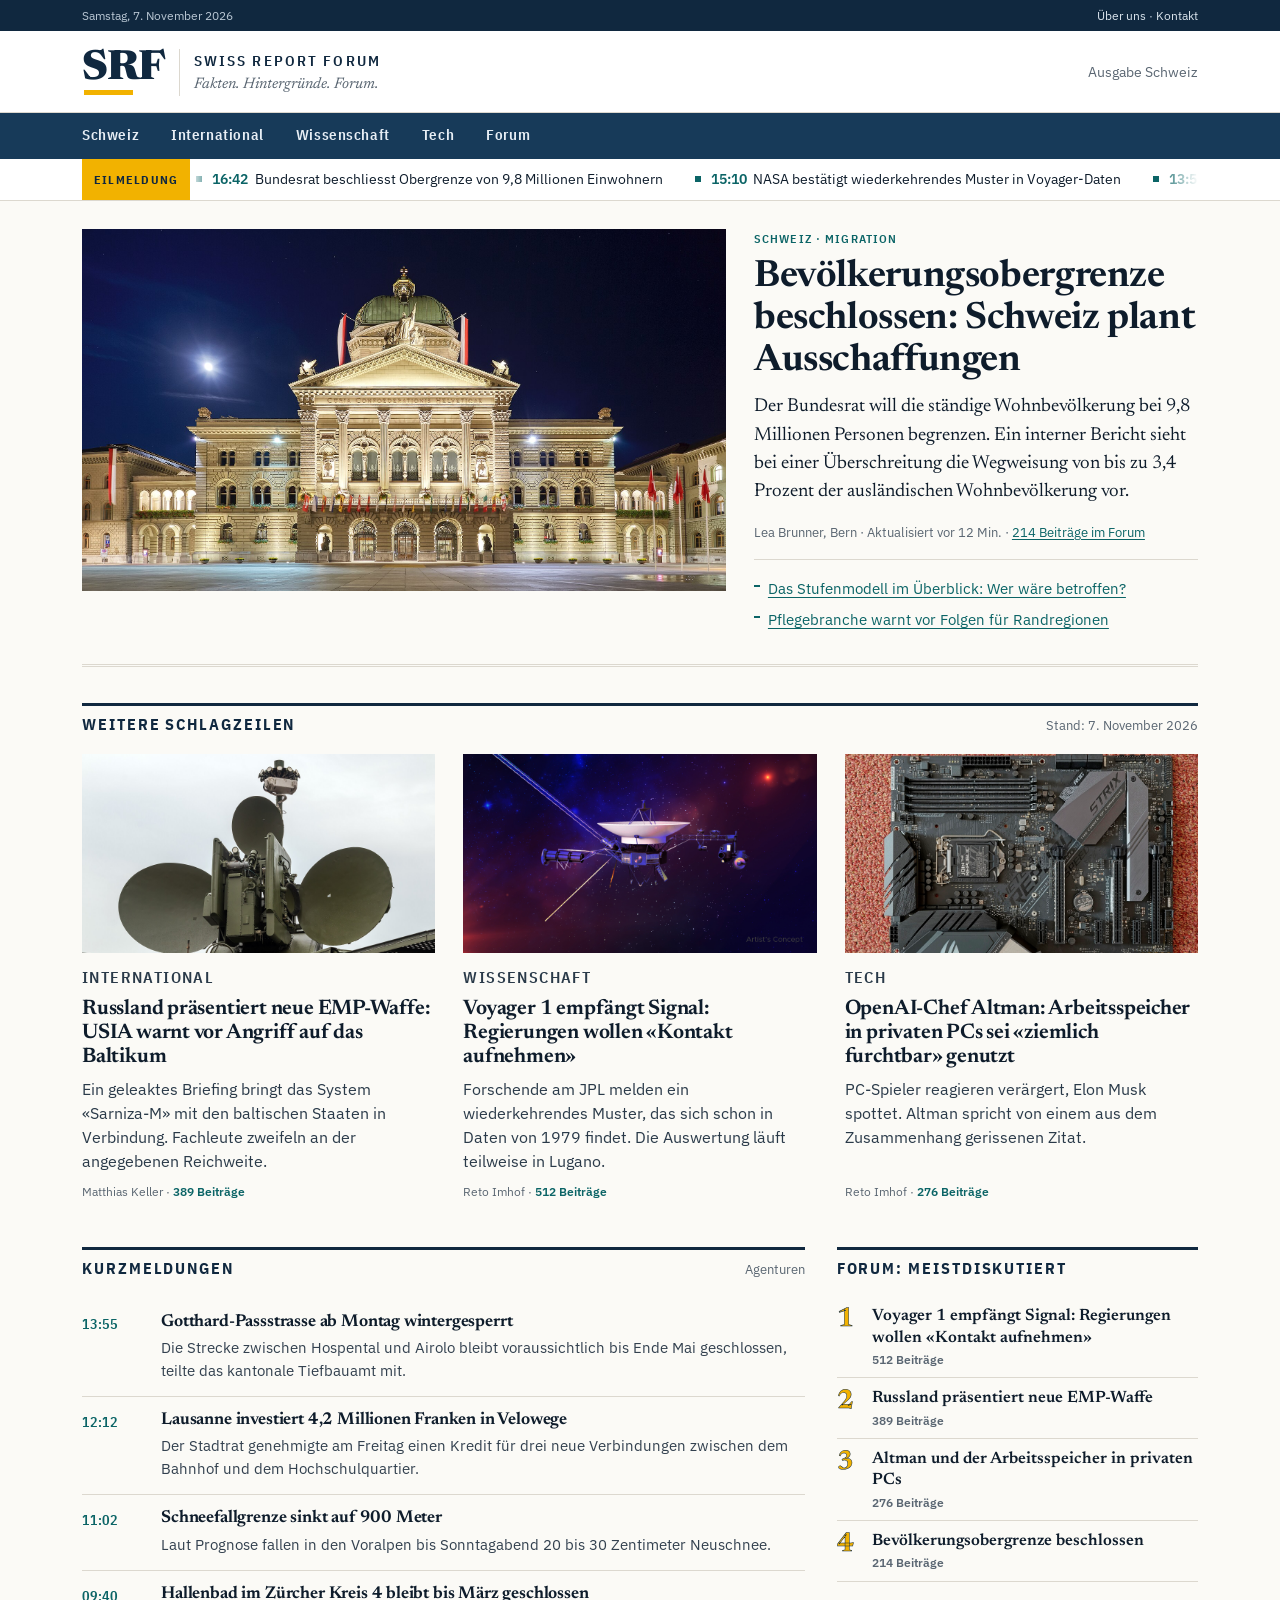
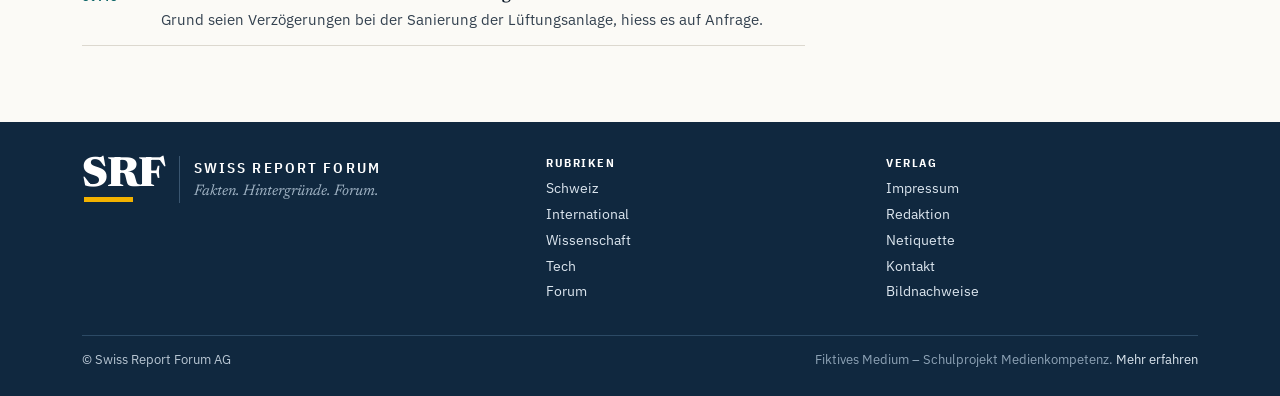
==== commit 6066af2f: "EMP article: real 2022 photo of Russian EW system as lead image Krasukha-4 antenna module (Army-2022" ====
--- a/index.html
+++ b/index.html
@@ -81,7 +81,7 @@
   <div class="section-head"><h2>Weitere Schlagzeilen</h2><span>Stand: 7. November 2026</span></div>
   <div class="grid">
     <article class="card" id="international">
-      <figure><a href="emp-waffe-baltikum.html" tabindex="-1"><img src="assets/img/satellit.svg" width="1200" height="675" alt="Satellitenaufnahme eines Testgeländes mit markierten Fahrzeugen."></a></figure>
+      <figure><a href="emp-waffe-baltikum.html" tabindex="-1"><img class="crop-center" src="assets/img/foto-ewk-antennen.jpg" width="1600" height="1067" alt="Antennenmodul eines russischen Militärfahrzeugs mit drei Parabolantennen."></a></figure>
       <p class="kicker">International</p>
       <h3><a href="emp-waffe-baltikum.html">Russland präsentiert neue EMP-Waffe: USIA warnt vor Angriff auf das Baltikum</a></h3>
       <p>Ein geleaktes Briefing bringt das System «Sarniza-M» mit den baltischen Staaten in Verbindung. Fachleute zweifeln an der angegebenen Reichweite.</p>
--- a/assets/style.css
+++ b/assets/style.css
@@ -450,3 +450,6 @@
   .body-figure { margin: 10pt 0; break-inside: avoid; }
   .body-figure img { max-height: 80mm; object-fit: contain; background: none; }
 }
+
+/* Bild mit Hauptmotiv in der Mitte */
+img.crop-center { object-position: 50% 55%; }
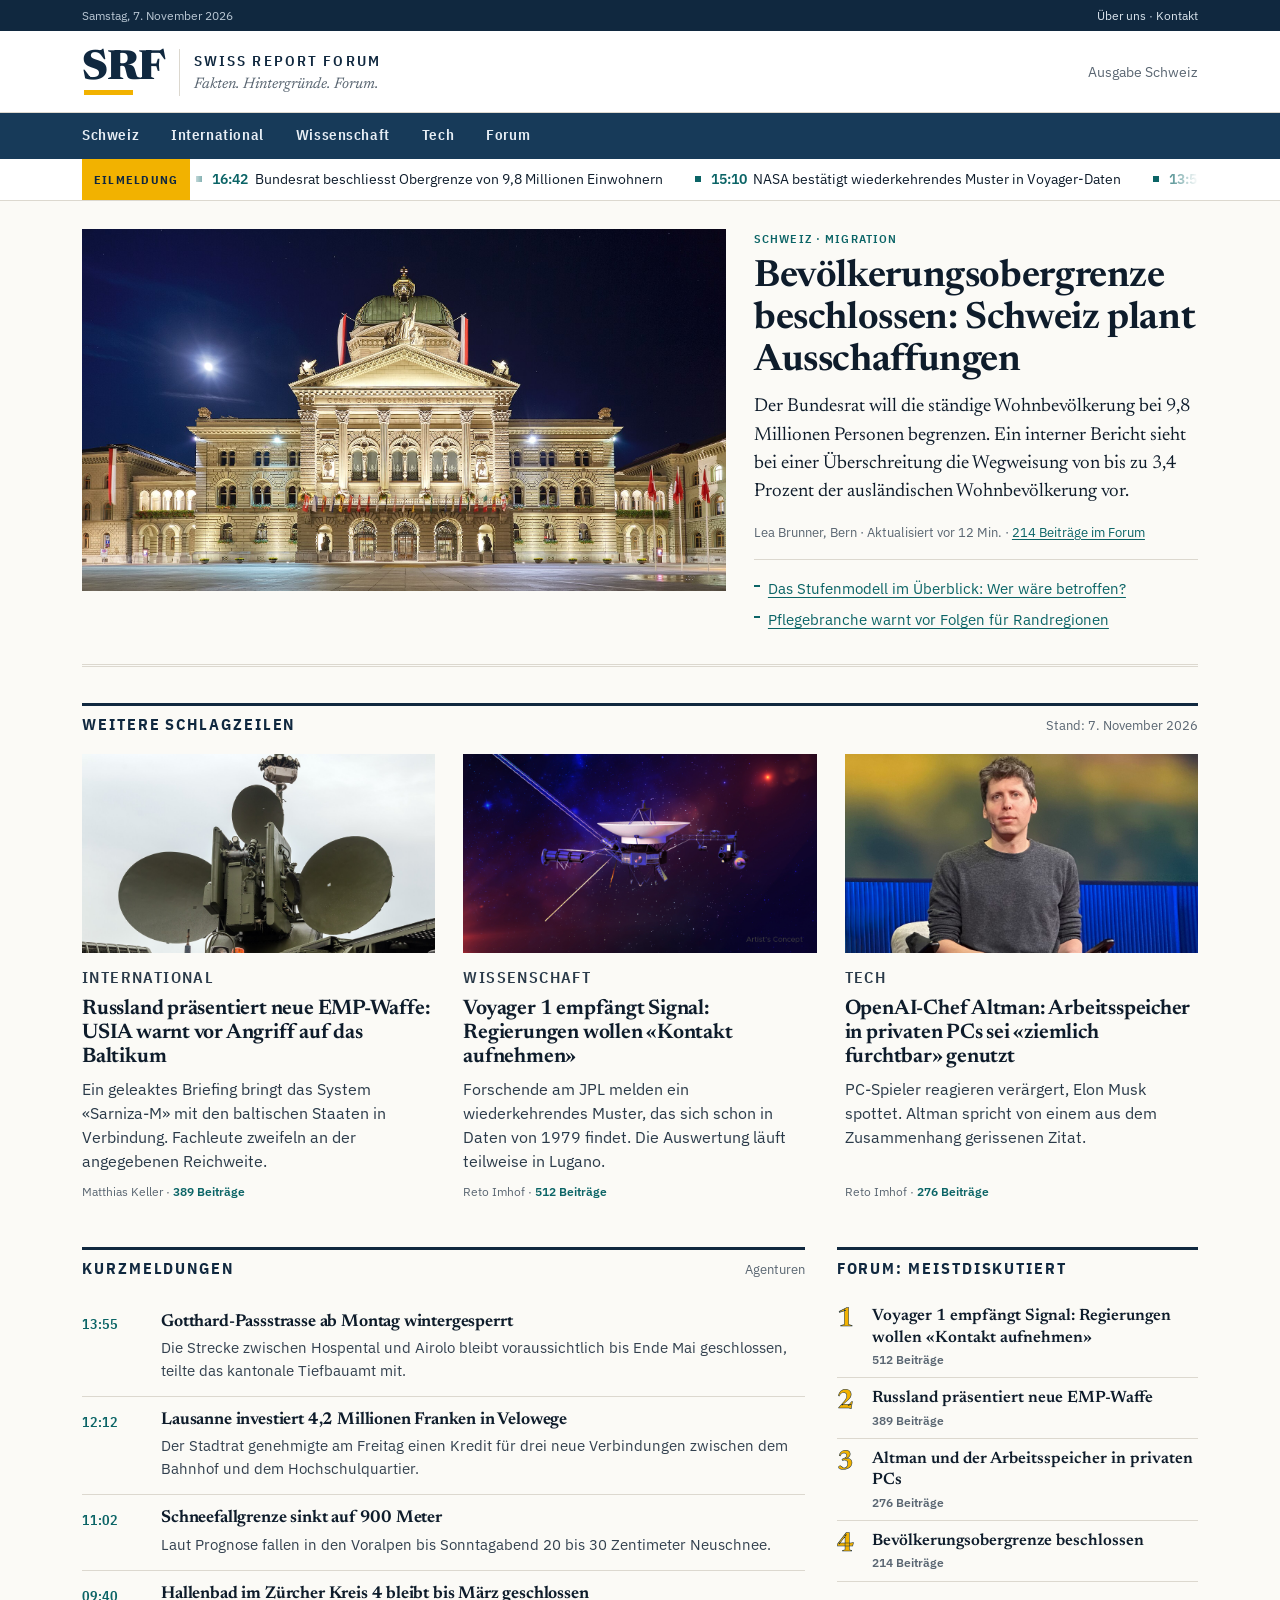
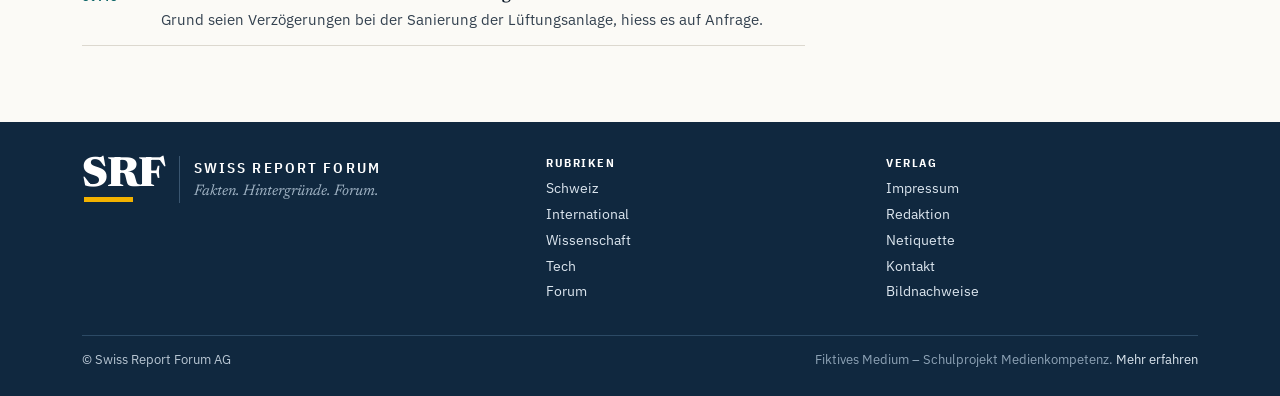
==== commit 71cb4202: "Altman article: real TED 2025 photo as lead image Steve Jurvetson's photo (CC BY 2.0) replaces the m" ====
--- a/index.html
+++ b/index.html
@@ -95,7 +95,7 @@
       <p class="meta">Reto Imhof · <span class="comments-count">512 Beiträge</span></p>
     </article>
     <article class="card" id="tech">
-      <figure><a href="altman-ram.html" tabindex="-1"><img src="assets/img/foto-mainboard.jpg" width="1600" height="1330" alt="Mainboard eines Gaming-PCs mit leeren Speichersteckplätzen."></a></figure>
+      <figure><a href="altman-ram.html" tabindex="-1"><img class="crop-face" src="assets/img/foto-altman-ted.jpg" width="1600" height="1929" alt="Sam Altman auf einer Konferenzbühne."></a></figure>
       <p class="kicker">Tech</p>
       <h3><a href="altman-ram.html">OpenAI-Chef Altman: Arbeitsspeicher in privaten PCs sei «ziemlich furchtbar» genutzt</a></h3>
       <p>PC-Spieler reagieren verärgert, Elon Musk spottet. Altman spricht von einem aus dem Zusammenhang gerissenen Zitat.</p>
--- a/assets/style.css
+++ b/assets/style.css
@@ -452,4 +452,7 @@
 }
 
 /* Bild mit Hauptmotiv in der Mitte */
-img.crop-center { object-position: 50% 55%; }
+.lead-figure img.crop-center, .card figure img.crop-center, .related img.crop-center { object-position: 50% 55%; }
+
+/* Hochformat-Porträt: Ausschnitt auf Kopf und Schultern */
+.lead-figure img.crop-face, .card figure img.crop-face, .related img.crop-face { object-position: 50% 6%; }
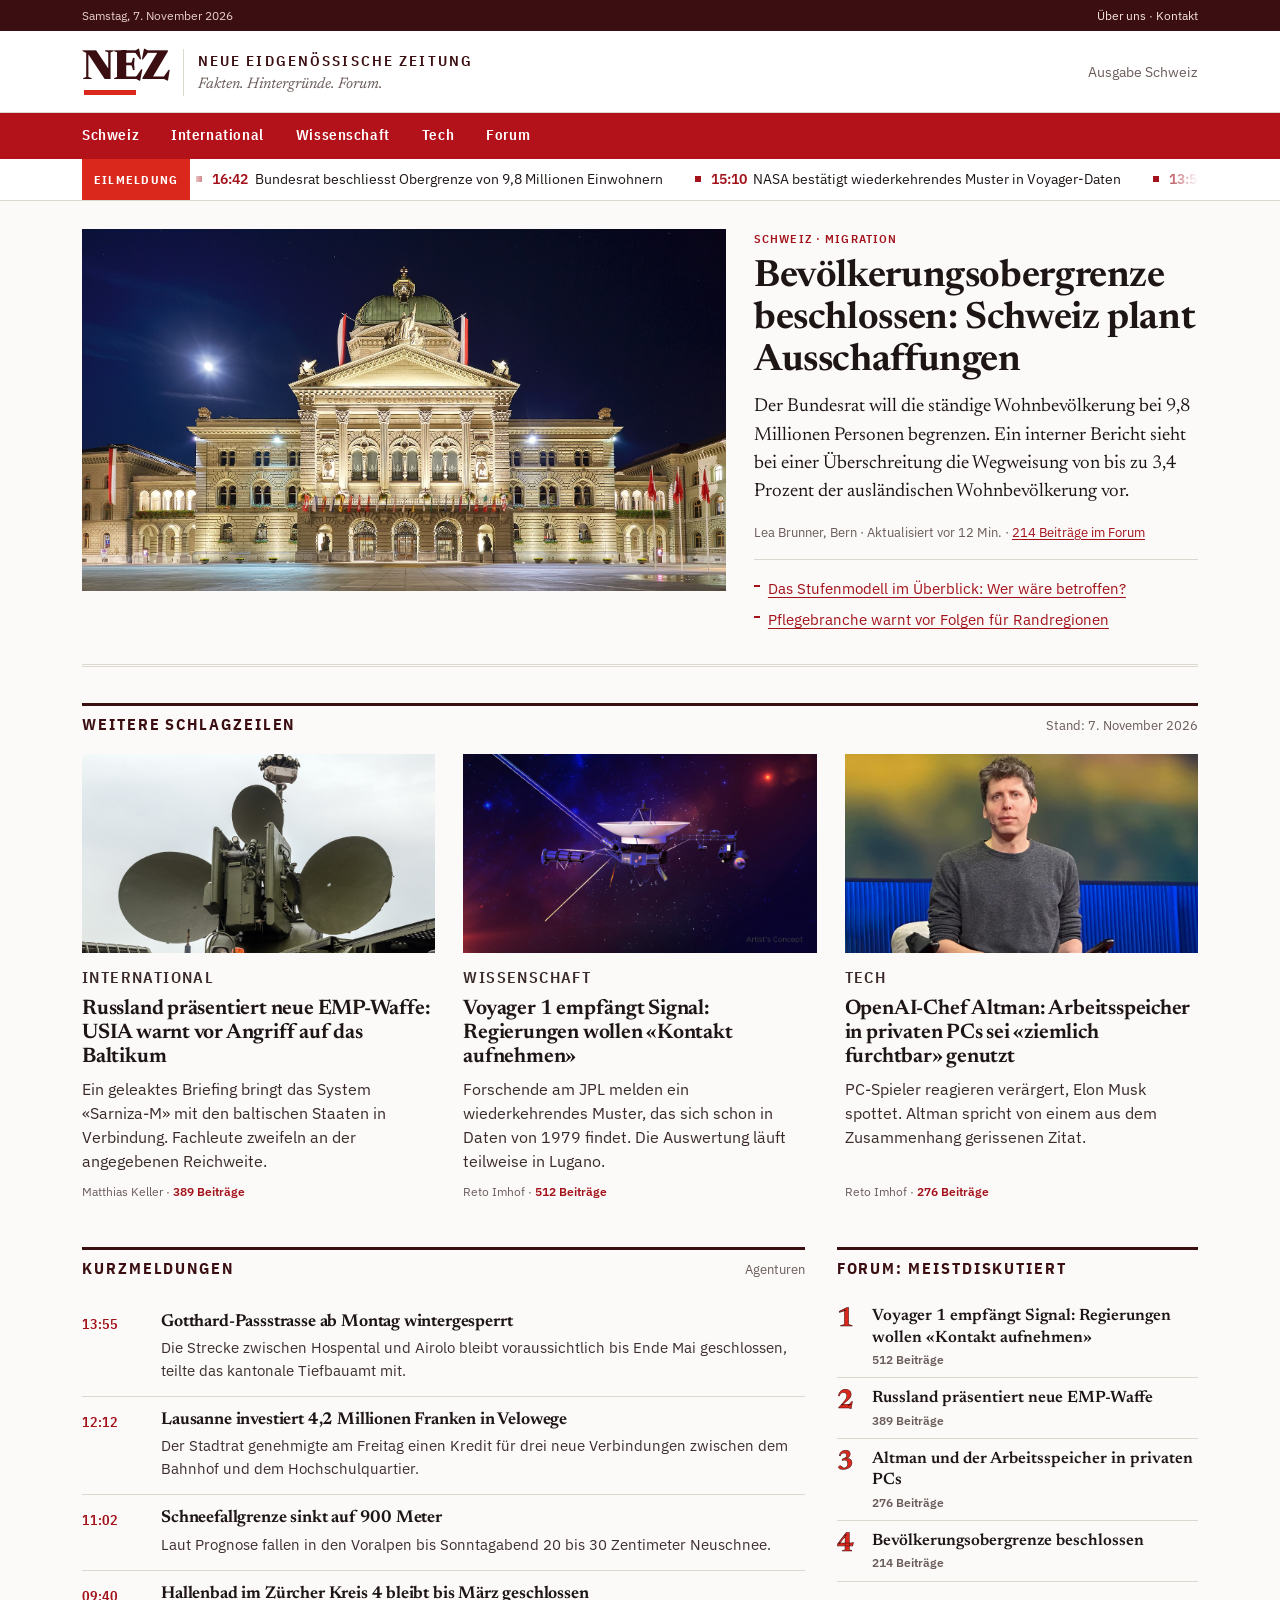
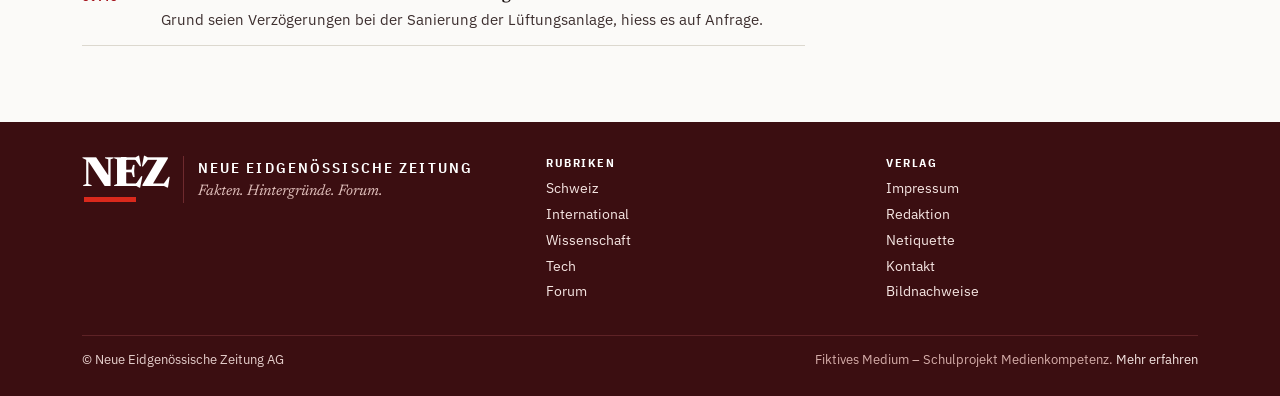
==== commit 09e0e9c7: "Rebrand to Neue Eidgenössische Zeitung (NEZ) with Swiss red theme Replaces the SRF name (real broadc" ====
--- a/index.html
+++ b/index.html
@@ -5,7 +5,7 @@
 <meta name="viewport" content="width=device-width, initial-scale=1">
 <!-- FIKTIV: Schulprojekt Medienkompetenz. Nicht von Suchmaschinen indexieren lassen. -->
 <meta name="robots" content="noindex, nofollow">
-<title>Swiss Report Forum – Fakten. Hintergründe. Forum.</title>
+<title>Neue Eidgenössische Zeitung – Fakten. Hintergründe. Forum.</title>
 <meta name="description" content="Nachrichten aus der Schweiz und der Welt: Schweiz, International, Wissenschaft, Tech und Forum.">
 <link rel="icon" href="assets/favicon.svg" type="image/svg+xml">
 <link rel="preconnect" href="https://fonts.googleapis.com">
@@ -21,9 +21,9 @@
   <span><a href="impressum.html">Über uns</a> <span class="hide-sm">· <a href="impressum.html#kontakt">Kontakt</a></span></span>
 </div></div>
 <header class="masthead"><div class="wrap">
-  <a class="brand" href="index.html" aria-label="Swiss Report Forum, zur Startseite">
-    <span class="brand-mark" aria-hidden="true">SRF</span>
-    <span class="brand-text"><span class="brand-name">Swiss Report Forum</span><span class="brand-tagline">Fakten. Hintergründe. Forum.</span></span>
+  <a class="brand" href="index.html" aria-label="Neue Eidgenössische Zeitung, zur Startseite">
+    <span class="brand-mark" aria-hidden="true">NEZ</span>
+    <span class="brand-text"><span class="brand-name">Neue Eidgenössische Zeitung</span><span class="brand-tagline">Fakten. Hintergründe. Forum.</span></span>
   </a>
   <div class="masthead-tools"><span class="edition">Ausgabe Schweiz</span></div>
 </div></header>
@@ -61,7 +61,7 @@
 </section>
 
 <main id="inhalt" class="wrap home">
-  <h1 class="visually-hidden">Swiss Report Forum – Startseite</h1>
+  <h1 class="visually-hidden">Neue Eidgenössische Zeitung – Startseite</h1>
 
   <!-- Aufmacher -->
   <article class="lead-story" id="schweiz">
@@ -127,9 +127,9 @@
 
 <footer class="site-footer"><div class="wrap">
   <div>
-    <a class="brand" href="index.html" aria-label="Swiss Report Forum, zur Startseite">
-      <span class="brand-mark" aria-hidden="true">SRF</span>
-      <span class="brand-text"><span class="brand-name">Swiss Report Forum</span><span class="brand-tagline">Fakten. Hintergründe. Forum.</span></span>
+    <a class="brand" href="index.html" aria-label="Neue Eidgenössische Zeitung, zur Startseite">
+      <span class="brand-mark" aria-hidden="true">NEZ</span>
+      <span class="brand-text"><span class="brand-name">Neue Eidgenössische Zeitung</span><span class="brand-tagline">Fakten. Hintergründe. Forum.</span></span>
     </a>
   </div>
   <div><h2>Rubriken</h2><ul>
@@ -139,7 +139,7 @@
     <li><a href="impressum.html">Impressum</a></li><li><a href="impressum.html#redaktion">Redaktion</a></li><li><a href="impressum.html#netiquette">Netiquette</a></li><li><a href="impressum.html#kontakt">Kontakt</a></li><li><a href="impressum.html#bildnachweise">Bildnachweise</a></li>
   </ul></div>
   <div class="footer-bottom">
-    <span>© Swiss Report Forum AG</span>
+    <span>© Neue Eidgenössische Zeitung AG</span>
     <span class="fiction-note">Fiktives Medium – Schulprojekt Medienkompetenz. <a href="impressum.html#hinweis">Mehr erfahren</a></span>
   </div>
 </div></footer>
--- a/assets/style.css
+++ b/assets/style.css
@@ -1,5 +1,5 @@
 /* ==========================================================================
-   Swiss Report Forum – Stylesheet
+   Neue Eidgenössische Zeitung – Stylesheet
    Fiktives Medium für ein Schulprojekt zur Medienkompetenz.
    Aufbau: 1 Tokens · 2 Basis · 3 Kopf · 4 Ticker · 5 Startseite
            6 Artikel · 7 Sidebar · 8 Forum · 9 Fuss · 10 Impressum · 11 Print
@@ -7,16 +7,16 @@
 
 /* 1 · Tokens ------------------------------------------------------------- */
 :root {
-  --ink: #0e1c2b;          /* Fliesstext, fast schwarz mit Blaustich */
-  --navy: #10283f;         /* Markenfarbe */
-  --navy-2: #173a59;
-  --teal: #0b6466;         /* Links, Kicker */
-  --teal-soft: #e3efee;
-  --accent: #f2b200;       /* einzige Akzentfarbe: Signalgelb */
-  --paper: #fbfaf6;
+  --ink: #1e1515;          /* Fliesstext, fast schwarz mit warmem Stich */
+  --navy: #3b0e11;         /* Markenfarbe dunkel: Ochsenblut (Kopf-/Fusszeile) */
+  --navy-2: #b3121b;       /* Navigationsleiste: Schweizer Rot */
+  --teal: #a3111a;         /* Links, Kicker (dunkleres Rot für Kontrast) */
+  --teal-soft: #f9ebe9;
+  --accent: #da291c;       /* Akzent: Rot der Schweizer Fahne */
+  --paper: #fbfaf8;
   --card: #ffffff;
   --line: #dcd8cf;
-  --muted: #5a6672;
+  --muted: #6a5c5a;
   --serif: "Newsreader", "Iowan Old Style", Georgia, "Times New Roman", serif;
   --sans: "IBM Plex Sans", "Segoe UI", system-ui, -apple-system, Arial, sans-serif;
   --cond: "IBM Plex Sans Condensed", "Arial Narrow", "IBM Plex Sans", sans-serif;
@@ -41,9 +41,9 @@
 h1, h2, h3 { font-family: var(--serif); line-height: 1.12; margin: 0; font-weight: 650; letter-spacing: -.01em; hyphens: auto; overflow-wrap: break-word; }
 
 :focus-visible {
-  outline: 3px solid var(--accent);
+  outline: 3px solid var(--navy);
   outline-offset: 2px;
-  box-shadow: 0 0 0 5px var(--navy);
+  box-shadow: 0 0 0 5px #fff;
   border-radius: 2px;
 }
 
@@ -54,7 +54,7 @@
 }
 .skip-link {
   position: absolute; left: 8px; top: -60px; z-index: 50;
-  background: var(--accent); color: var(--navy); font-weight: 700;
+  background: var(--accent); color: #fff; font-weight: 700;
   padding: 10px 14px; text-decoration: none;
 }
 .skip-link:focus { top: 8px; }
@@ -73,11 +73,11 @@
 /* 3 · Kopf --------------------------------------------------------------- */
 .topbar {
   background: var(--navy);
-  color: #b9c7d4;
+  color: #e6cfcc;
   font-size: .78rem;
 }
 .topbar .wrap { display: flex; justify-content: space-between; gap: 1rem; padding-top: 6px; padding-bottom: 6px; }
-.topbar a { color: #dbe5ee; text-decoration: none; }
+.topbar a { color: #f6e6e3; text-decoration: none; }
 .topbar a:hover { text-decoration: underline; color: #fff; }
 
 .masthead { background: var(--card); border-bottom: 1px solid var(--line); }
@@ -109,18 +109,18 @@
 .mainnav ul::-webkit-scrollbar { display: none; }
 .mainnav a {
   display: block; padding: 11px 16px 9px;
-  color: #e7eef5; text-decoration: none;
+  color: #ffffff; text-decoration: none;
   font-family: var(--cond); font-weight: 600; font-size: .92rem; letter-spacing: .04em;
   border-bottom: 3px solid transparent; white-space: nowrap;
 }
-.mainnav a:hover, .mainnav a[aria-current="page"] { border-bottom-color: var(--accent); color: #fff; }
+.mainnav a:hover, .mainnav a[aria-current="page"] { border-bottom-color: #fff; color: #fff; }
 .mainnav li:first-child a { padding-left: 0; }
 
 /* 4 · Ticker ------------------------------------------------------------- */
 .ticker { background: var(--card); border-bottom: 1px solid var(--line); overflow: hidden; }
 .ticker .wrap { display: flex; align-items: stretch; gap: 0; }
 .ticker-label {
-  flex: none; background: var(--accent); color: var(--navy);
+  flex: none; background: var(--accent); color: #fff;
   font-family: var(--cond); font-weight: 700; font-size: .78rem; letter-spacing: .1em; text-transform: uppercase;
   padding: 9px 12px; display: flex; align-items: center;
 }
@@ -166,7 +166,7 @@
 .card { display: flex; flex-direction: column; }
 .card figure { margin: 0 0 12px; }
 .card h3 { font-size: 1.32rem; margin-bottom: .45rem; }
-.card p { margin: 0 0 .6rem; color: #2a3a49; font-size: .97rem; }
+.card p { margin: 0 0 .6rem; color: #3a2a2a; font-size: .97rem; }
 .card .meta { margin-top: auto; font-size: .78rem; color: var(--muted); }
 .card .comments-count { font-weight: 600; color: var(--teal); }
 
@@ -175,7 +175,7 @@
 .brief { padding: 14px 0; border-bottom: 1px solid var(--line); display: grid; grid-template-columns: 4.2rem 1fr; gap: 12px; }
 .brief time { font-family: var(--cond); font-weight: 600; color: var(--teal); font-size: .9rem; font-variant-numeric: tabular-nums; }
 .brief h3 { font-size: 1.08rem; margin-bottom: .25rem; }
-.brief p { margin: 0; font-size: .93rem; color: #33414f; }
+.brief p { margin: 0; font-size: .93rem; color: #3d2f2f; }
 
 .most-read { counter-reset: mr; list-style: none; padding: 0; margin: 0; }
 .most-read li { counter-increment: mr; display: grid; grid-template-columns: 2.2rem 1fr; padding: 10px 0; border-bottom: 1px solid var(--line); }
@@ -194,7 +194,7 @@
 .breadcrumb span[aria-hidden] { margin: 0 .35em; }
 
 .article-head h1 { font-size: clamp(1.85rem, 4.2vw, 2.95rem); margin-bottom: .8rem; max-width: 22ch; }
-.subline { font-family: var(--serif); font-size: clamp(1.12rem, 2vw, 1.32rem); line-height: 1.45; margin: 0 0 1.2rem; color: #1d2f40; max-width: 40em; }
+.subline { font-family: var(--serif); font-size: clamp(1.12rem, 2vw, 1.32rem); line-height: 1.45; margin: 0 0 1.2rem; color: #2e1e1e; max-width: 40em; }
 
 .byline {
   display: flex; flex-wrap: wrap; align-items: center; gap: .4rem 1.2rem;
@@ -218,7 +218,7 @@
   background: var(--card); border: 1px solid #b9c2cb; border-radius: 3px;
   padding: 8px 12px; cursor: pointer; text-decoration: none;
 }
-.btn:hover { border-color: var(--navy); background: #f2f5f8; color: var(--navy); }
+.btn:hover { border-color: var(--navy); background: #fbefed; color: var(--navy); }
 .btn svg { width: 16px; height: 16px; }
 .btn-primary { background: var(--navy); color: #fff; border-color: var(--navy); }
 .btn-primary:hover { background: var(--navy-2); color: #fff; }
@@ -274,13 +274,13 @@
 .related .kicker { font-size: .68rem; margin-bottom: .15rem; }
 .related strong { font-family: var(--serif); font-weight: 600; line-height: 1.25; display: block; font-size: 1rem; }
 .related a:hover strong { text-decoration: underline; }
-.newsletter { background: var(--navy); color: #dce6ef; padding: 18px; }
+.newsletter { background: var(--navy); color: #f6e6e3; padding: 18px; }
 .newsletter h2 { color: #fff; border-top-color: var(--accent); }
 .newsletter p { margin: 0 0 12px; font-size: .9rem; }
 .newsletter label { display: block; font-size: .8rem; margin-bottom: 4px; }
 .newsletter input { background: #fff; color: var(--ink); width: 100%; padding: 9px 10px; border: 0; border-radius: 2px; font: inherit; margin-bottom: 10px; }
-.newsletter .btn { background: var(--accent); border-color: var(--accent); color: var(--navy); width: 100%; justify-content: center; }
-.newsletter .form-note { font-size: .78rem; color: var(--accent); margin: 8px 0 0; min-height: 1.1em; }
+.newsletter .btn { background: var(--accent); border-color: var(--accent); color: #fff; width: 100%; justify-content: center; }
+.newsletter .form-note { font-size: .78rem; color: #ffd9d4; margin: 8px 0 0; min-height: 1.1em; }
 
 /* 8 · Forum (Kommentare) ------------------------------------------------- */
 .forum { border-top: 3px solid var(--navy); padding: 18px 0 48px; max-width: 46em; }
@@ -306,8 +306,8 @@
 .comment-head .avatar { width: 30px; height: 30px; font-size: .8rem; font-family: var(--sans); }
 .comment-head strong { font-weight: 700; }
 .comment-head time { color: var(--muted); font-size: .8rem; }
-.badge { font-size: .68rem; text-transform: uppercase; letter-spacing: .07em; padding: 2px 6px; border-radius: 2px; background: #eef1f4; color: var(--muted); }
-.badge-top { background: var(--accent); color: var(--navy); font-weight: 700; }
+.badge { font-size: .68rem; text-transform: uppercase; letter-spacing: .07em; padding: 2px 6px; border-radius: 2px; background: #f3ecea; color: var(--muted); }
+.badge-top { background: var(--accent); color: #fff; font-weight: 700; }
 .badge-mod { background: var(--navy); color: #fff; }
 .comment p { margin: 8px 0 8px 40px; font-size: .98rem; }
 .replies .comment p { margin-left: 40px; }
@@ -322,18 +322,18 @@
 .more-comments { margin-top: 18px; }
 
 /* 9 · Fuss --------------------------------------------------------------- */
-.site-footer { background: var(--navy); color: #b9c7d4; font-size: .88rem; padding: 34px 0 26px; margin-top: 20px; }
+.site-footer { background: var(--navy); color: #e6cfcc; font-size: .88rem; padding: 34px 0 26px; margin-top: 20px; }
 .site-footer .wrap { display: grid; grid-template-columns: 1.4fr 1fr 1fr; gap: 28px; }
 .site-footer .brand { color: #fff; }
-.site-footer .brand-text { border-left-color: #3a5670; }
-.site-footer .brand-tagline { color: #9fb2c3; }
+.site-footer .brand-text { border-left-color: #6e2a2e; }
+.site-footer .brand-tagline { color: #e0bfbb; }
 .site-footer h2 { font-family: var(--cond); font-size: .78rem; letter-spacing: .12em; text-transform: uppercase; color: #fff; margin-bottom: 8px; }
 .site-footer ul { list-style: none; margin: 0; padding: 0; }
 .site-footer li { margin-bottom: 4px; }
-.site-footer a { color: #dce6ef; text-decoration: none; }
+.site-footer a { color: #f6e6e3; text-decoration: none; }
 .site-footer a:hover { text-decoration: underline; color: #fff; }
-.footer-bottom { grid-column: 1 / -1; border-top: 1px solid #2c4a65; padding-top: 14px; display: flex; flex-wrap: wrap; justify-content: space-between; gap: .6rem 1.4rem; font-size: .8rem; }
-.fiction-note { color: #8ea3b6; }
+.footer-bottom { grid-column: 1 / -1; border-top: 1px solid #5e2226; padding-top: 14px; display: flex; flex-wrap: wrap; justify-content: space-between; gap: .6rem 1.4rem; font-size: .8rem; }
+.fiction-note { color: #d6aeaa; }
 
 /* 10 · Impressum --------------------------------------------------------- */
 .page { padding-top: 28px; padding-bottom: 56px; }
@@ -382,8 +382,8 @@
   @page {
     size: A4;
     margin: 18mm 18mm 20mm 20mm;
-    @top-left { content: "Swiss Report Forum"; font-family: Georgia, serif; font-size: 8.5pt; color: #333; }
-    @top-right { content: "srf-forum · Fakten. Hintergründe. Forum."; font-family: Arial, sans-serif; font-size: 7.5pt; color: #777; }
+    @top-left { content: "Neue Eidgenössische Zeitung"; font-family: Georgia, serif; font-size: 8.5pt; color: #333; }
+    @top-right { content: "NEZ · Fakten. Hintergründe. Forum."; font-family: Arial, sans-serif; font-size: 7.5pt; color: #777; }
     @bottom-left { content: "Fiktiver Artikel – Schulprojekt Medienkompetenz"; font-family: Arial, sans-serif; font-size: 7pt; color: #777; }
     @bottom-right { content: "Seite " counter(page) " von " counter(pages); font-family: Arial, sans-serif; font-size: 7.5pt; color: #555; }
   }
@@ -403,14 +403,14 @@
   /* Kopfzeile mit Medienname (erste Seite) */
   .print-masthead {
     display: flex !important; align-items: flex-end; justify-content: space-between;
-    border-bottom: 2pt solid #10283f; padding-bottom: 4pt; margin-bottom: 12pt;
+    border-bottom: 2pt solid #3b0e11; padding-bottom: 4pt; margin-bottom: 12pt;
     font-family: Georgia, "Times New Roman", serif;
   }
-  .print-masthead .pm-mark { font-size: 22pt; font-weight: 800; letter-spacing: -.5pt; color: #10283f; line-height: 1; }
-  .print-masthead .pm-name { font-family: Arial, sans-serif; font-size: 8pt; letter-spacing: 1.5pt; text-transform: uppercase; margin-left: 8pt; color: #10283f; }
+  .print-masthead .pm-mark { font-size: 22pt; font-weight: 800; letter-spacing: -.5pt; color: #3b0e11; line-height: 1; }
+  .print-masthead .pm-name { font-family: Arial, sans-serif; font-size: 8pt; letter-spacing: 1.5pt; text-transform: uppercase; margin-left: 8pt; color: #3b0e11; }
   .print-masthead .pm-meta { font-family: Arial, sans-serif; font-size: 7.5pt; color: #555; text-align: right; }
 
-  .kicker { color: #0b6466 !important; font-size: 8pt; margin-bottom: 4pt; }
+  .kicker { color: #a3111a !important; font-size: 8pt; margin-bottom: 4pt; }
   .article-head h1 { font-size: 22pt; line-height: 1.12; max-width: none; margin-bottom: 6pt; }
   .subline { font-size: 12pt; line-height: 1.4; margin-bottom: 8pt; color: #111; }
   .byline { font-size: 8.5pt; padding: 4pt 0; margin-bottom: 10pt; border-color: #999; gap: 2pt 12pt; color: #333; }
@@ -425,9 +425,9 @@
   .article-body { font-size: 10.5pt; line-height: 1.5; max-width: none; columns: 1; }
   .article-body p { margin: 0 0 6pt; orphans: 3; widows: 3; text-align: left; }
   .article-body h2 { font-size: 12pt; margin: 12pt 0 4pt; break-after: avoid; }
-  .pullquote { font-size: 13pt; margin: 10pt 0; padding-left: 10pt; border-left: 3pt solid #f2b200; break-inside: avoid; color: #10283f; }
+  .pullquote { font-size: 13pt; margin: 10pt 0; padding-left: 10pt; border-left: 3pt solid #da291c; break-inside: avoid; color: #3b0e11; }
   .pullquote footer { font-size: 8pt; }
-  .factbox { background: none !important; border: 1pt solid #999; border-top: 2.5pt solid #0b6466; padding: 6pt 10pt; font-size: 9pt; break-inside: avoid; }
+  .factbox { background: none !important; border: 1pt solid #999; border-top: 2.5pt solid #a3111a; padding: 6pt 10pt; font-size: 9pt; break-inside: avoid; }
   .article-end { font-size: 8pt; color: #444; }
 
   a { color: inherit !important; text-decoration: none !important; }
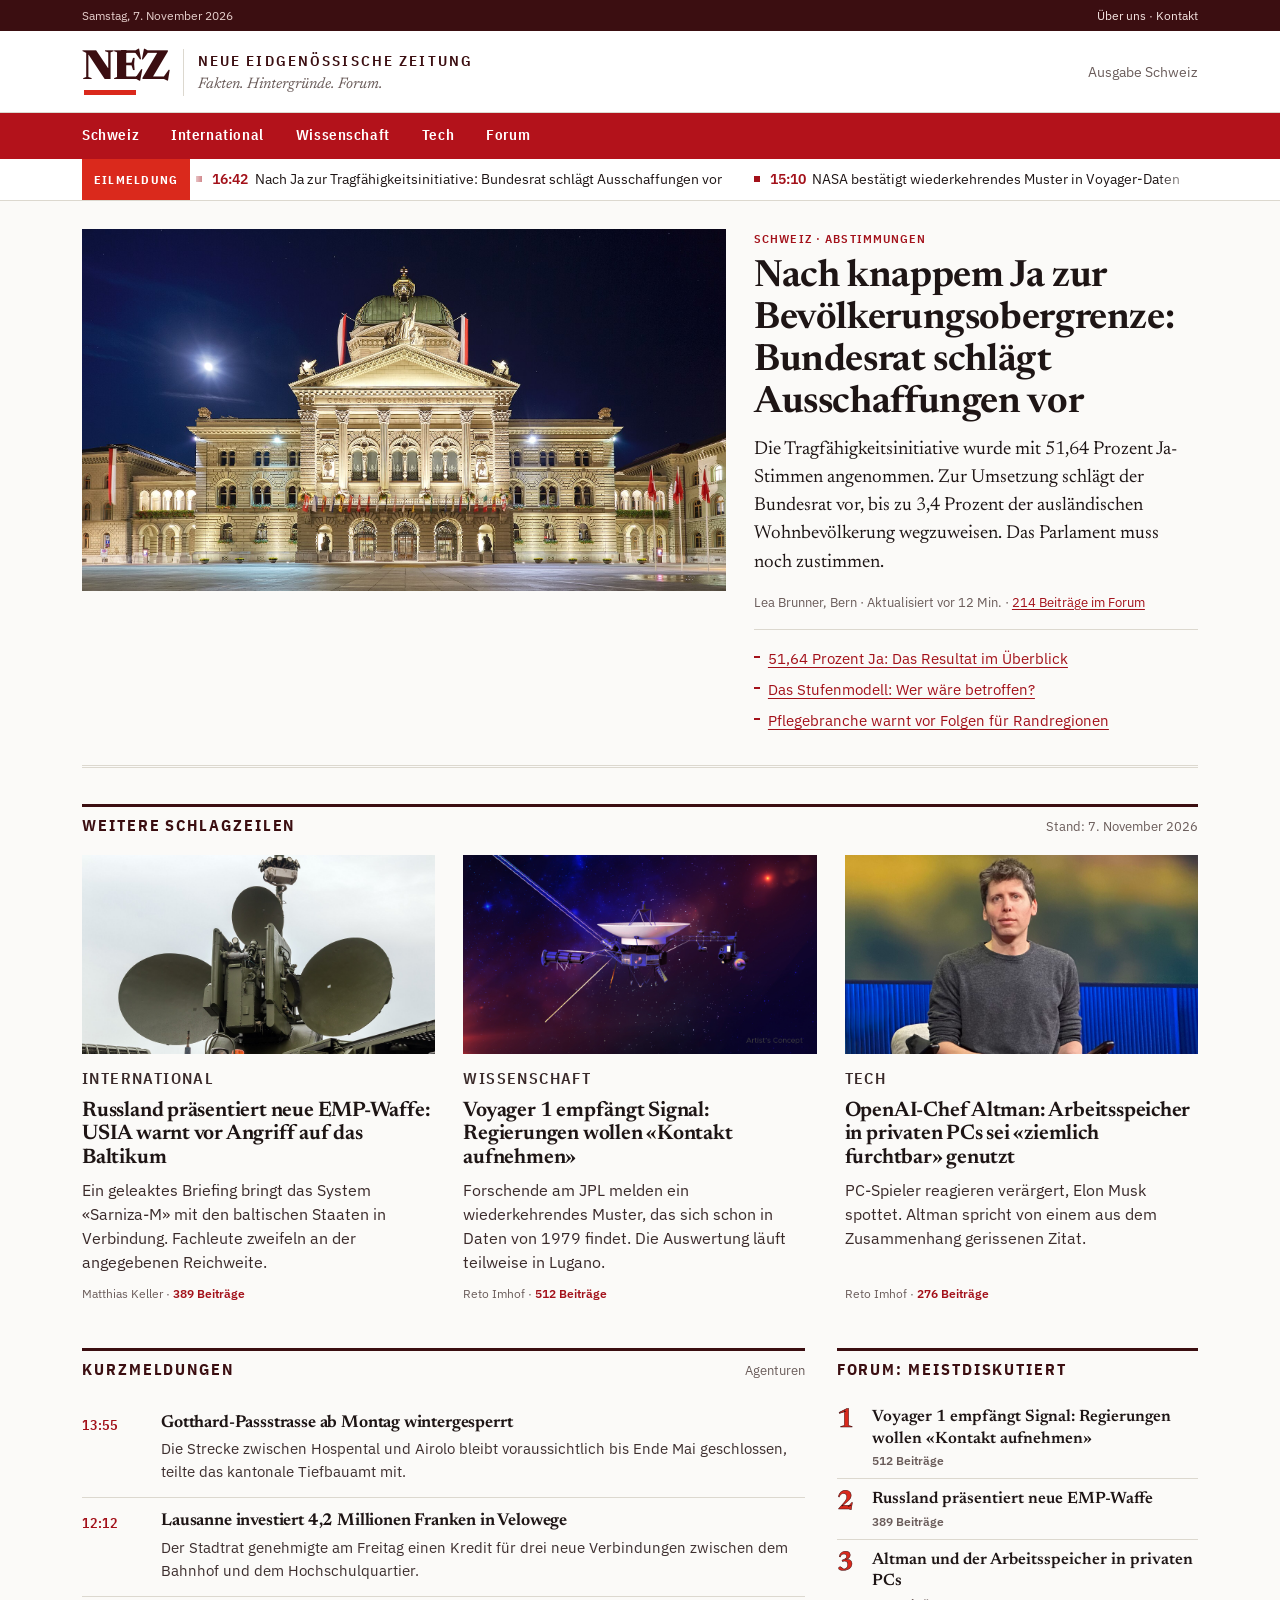
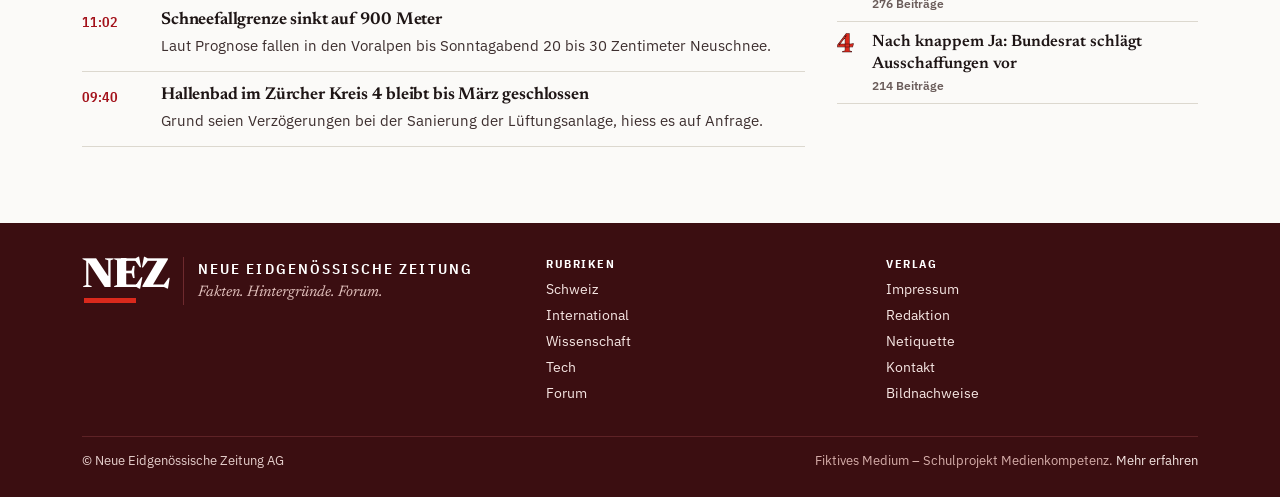
==== commit 1e5a6fff: "Population article: proposal after narrow popular vote Reframes the story: invented 'Tragfähigkeitsi" ====
--- a/index.html
+++ b/index.html
@@ -42,14 +42,14 @@
     <div class="ticker-viewport">
       <div class="ticker-track">
         <ul>
-          <li><time>16:42</time><a href="bevoelkerungsobergrenze.html">Bundesrat beschliesst Obergrenze von 9,8 Millionen Einwohnern</a></li>
+          <li><time>16:42</time><a href="bevoelkerungsobergrenze.html">Nach Ja zur Tragfähigkeitsinitiative: Bundesrat schlägt Ausschaffungen vor</a></li>
           <li><time>15:10</time><a href="voyager-signal.html">NASA bestätigt wiederkehrendes Muster in Voyager-Daten</a></li>
           <li><time>13:55</time>Gotthard-Passstrasse ab Montag wintergesperrt</li>
           <li><time>12:30</time><a href="emp-waffe-baltikum.html">Estland: «Keine Hinweise auf unmittelbare Bedrohung»</a></li>
           <li><time>11:02</time>Schneefallgrenze sinkt am Wochenende auf 900 Meter</li>
         </ul>
         <ul aria-hidden="true">
-          <li><time>16:42</time><a href="bevoelkerungsobergrenze.html" tabindex="-1">Bundesrat beschliesst Obergrenze von 9,8 Millionen Einwohnern</a></li>
+          <li><time>16:42</time><a href="bevoelkerungsobergrenze.html" tabindex="-1">Nach Ja zur Tragfähigkeitsinitiative: Bundesrat schlägt Ausschaffungen vor</a></li>
           <li><time>15:10</time><a href="voyager-signal.html" tabindex="-1">NASA bestätigt wiederkehrendes Muster in Voyager-Daten</a></li>
           <li><time>13:55</time>Gotthard-Passstrasse ab Montag wintergesperrt</li>
           <li><time>12:30</time><a href="emp-waffe-baltikum.html" tabindex="-1">Estland: «Keine Hinweise auf unmittelbare Bedrohung»</a></li>
@@ -67,12 +67,13 @@
   <article class="lead-story" id="schweiz">
     <figure><a href="bevoelkerungsobergrenze.html" tabindex="-1"><img src="assets/img/foto-bundeshaus.jpg" width="1600" height="873" alt="Das Bundeshaus in Bern bei Nacht."></a></figure>
     <div>
-      <p class="kicker">Schweiz · Migration</p>
-      <h2><a href="bevoelkerungsobergrenze.html">Bevölkerungsobergrenze beschlossen: Schweiz plant Ausschaffungen</a></h2>
-      <p class="teaser">Der Bundesrat will die ständige Wohnbevölkerung bei 9,8 Millionen Personen begrenzen. Ein interner Bericht sieht bei einer Überschreitung die Wegweisung von bis zu 3,4 Prozent der ausländischen Wohnbevölkerung vor.</p>
+      <p class="kicker">Schweiz · Abstimmungen</p>
+      <h2><a href="bevoelkerungsobergrenze.html">Nach knappem Ja zur Bevölkerungsobergrenze: Bundesrat schlägt Ausschaffungen vor</a></h2>
+      <p class="teaser">Die Tragfähigkeitsinitiative wurde mit 51,64 Prozent Ja-Stimmen angenommen. Zur Umsetzung schlägt der Bundesrat vor, bis zu 3,4 Prozent der ausländischen Wohnbevölkerung wegzuweisen. Das Parlament muss noch zustimmen.</p>
       <p class="lead-meta">Lea Brunner, Bern · Aktualisiert vor 12 Min. · <a href="bevoelkerungsobergrenze.html#forum">214 Beiträge im Forum</a></p>
       <ul class="lead-related">
-        <li><a href="bevoelkerungsobergrenze.html">Das Stufenmodell im Überblick: Wer wäre betroffen?</a></li>
+        <li><a href="bevoelkerungsobergrenze.html">51,64 Prozent Ja: Das Resultat im Überblick</a></li>
+        <li><a href="bevoelkerungsobergrenze.html">Das Stufenmodell: Wer wäre betroffen?</a></li>
         <li><a href="bevoelkerungsobergrenze.html">Pflegebranche warnt vor Folgen für Randregionen</a></li>
       </ul>
     </div>
@@ -119,7 +120,7 @@
         <li><a href="voyager-signal.html#forum">Voyager 1 empfängt Signal: Regierungen wollen «Kontakt aufnehmen»<small>512 Beiträge</small></a></li>
         <li><a href="emp-waffe-baltikum.html#forum">Russland präsentiert neue EMP-Waffe<small>389 Beiträge</small></a></li>
         <li><a href="altman-ram.html#forum">Altman und der Arbeitsspeicher in privaten PCs<small>276 Beiträge</small></a></li>
-        <li><a href="bevoelkerungsobergrenze.html#forum">Bevölkerungsobergrenze beschlossen<small>214 Beiträge</small></a></li>
+        <li><a href="bevoelkerungsobergrenze.html#forum">Nach knappem Ja: Bundesrat schlägt Ausschaffungen vor<small>214 Beiträge</small></a></li>
       </ol>
     </section>
   </div>
--- a/assets/style.css
+++ b/assets/style.css
@@ -456,3 +456,6 @@
 
 /* Hochformat-Porträt: Ausschnitt auf Kopf und Schultern */
 .lead-figure img.crop-face, .card figure img.crop-face, .related img.crop-face { object-position: 50% 6%; }
+
+/* Hochformat-Foto im Text auf 16:9 zuschneiden */
+.body-figure img.crop-169 { aspect-ratio: 16 / 9; object-fit: cover; object-position: 50% 58%; }
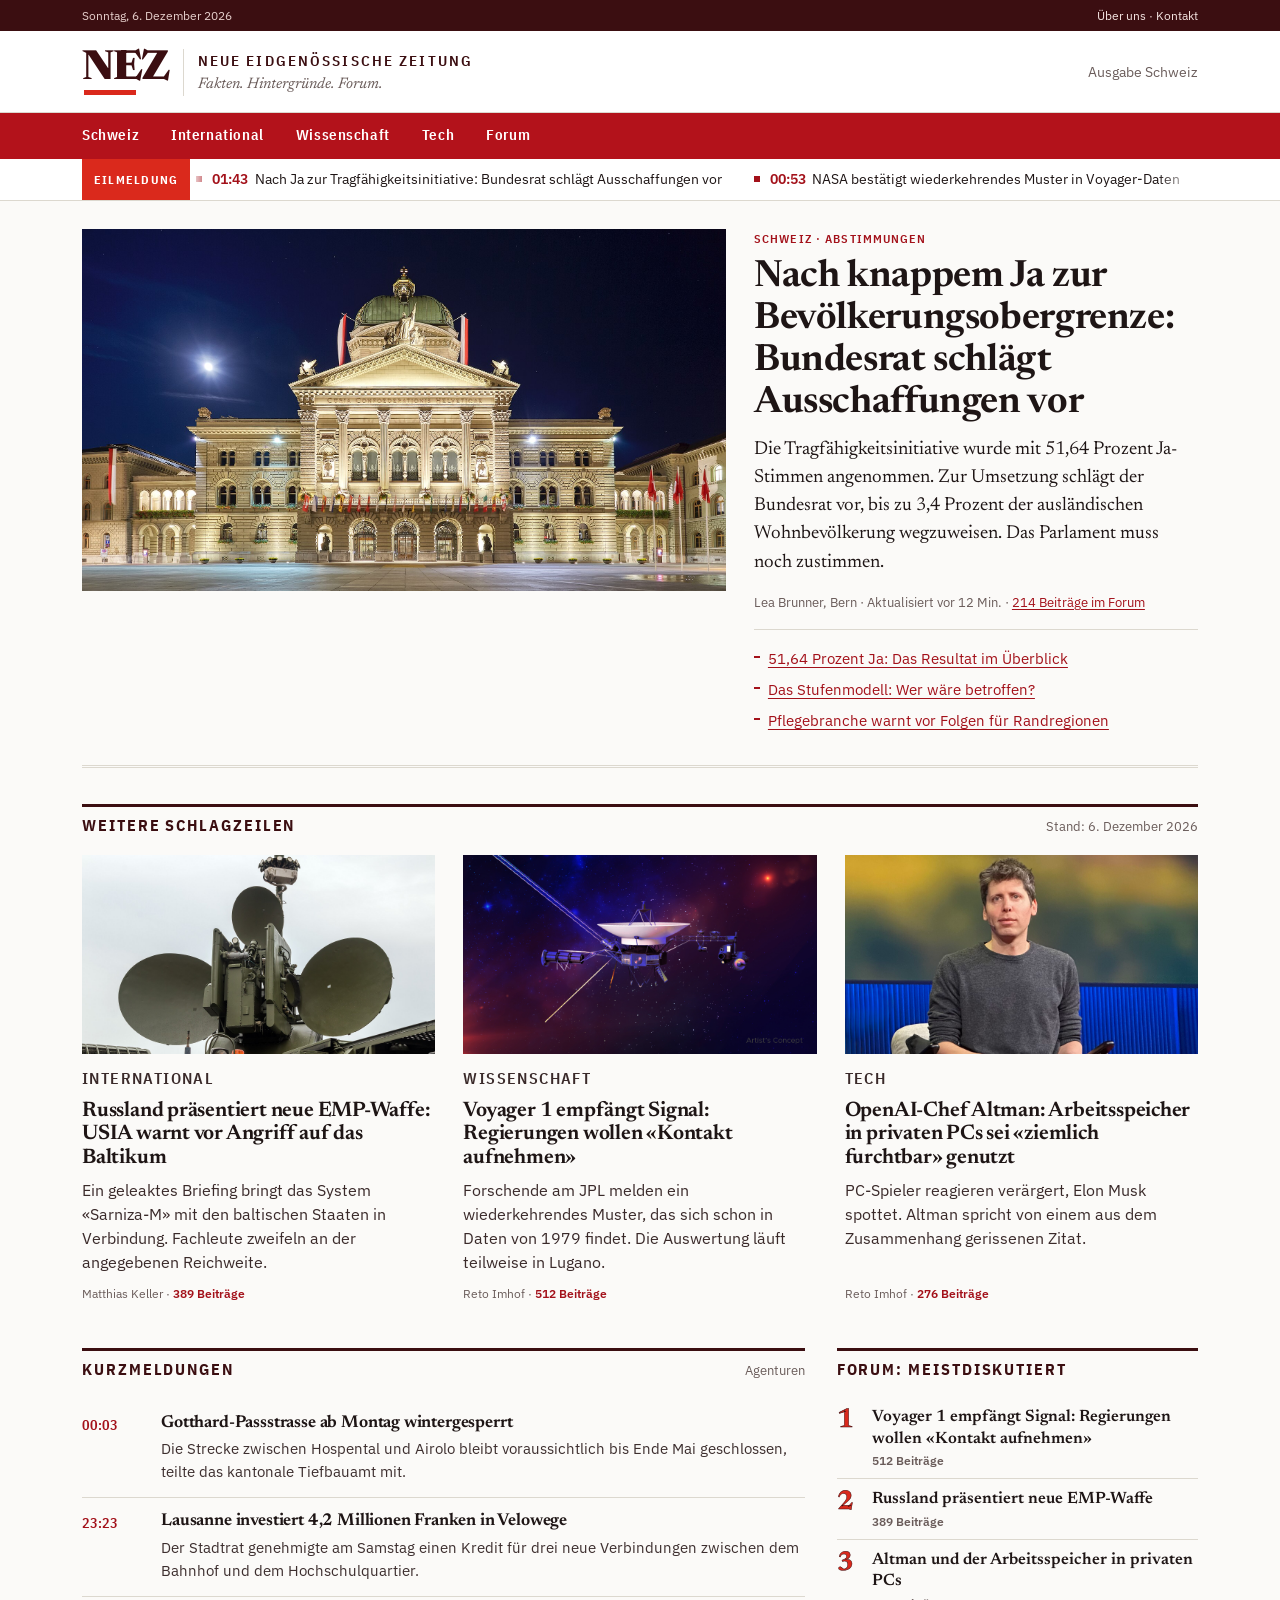
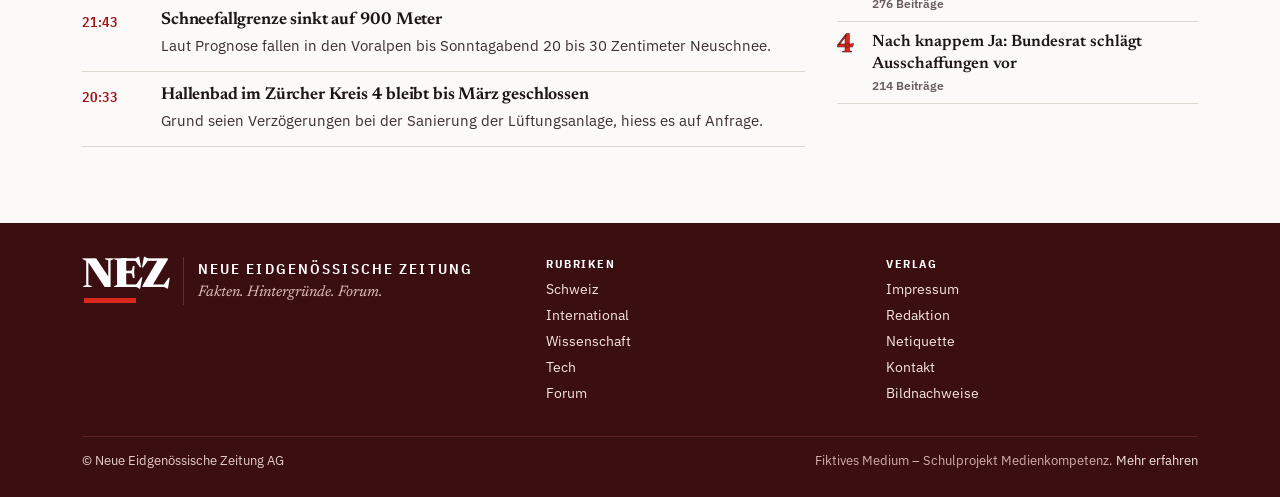
==== commit 56cfad15: "Live dates: all times computed from the current clock Header date, 'Aktualisiert vor X Min.' and for" ====
--- a/index.html
+++ b/index.html
@@ -17,7 +17,7 @@
 <a class="skip-link" href="#inhalt">Zum Inhalt springen</a>
 
 <div class="topbar"><div class="wrap">
-  <span>Samstag, 7. November 2026</span>
+  <span data-d="0" data-f="full" data-base="now">Samstag, 7. November 2026</span>
   <span><a href="impressum.html">Über uns</a> <span class="hide-sm">· <a href="impressum.html#kontakt">Kontakt</a></span></span>
 </div></div>
 <header class="masthead"><div class="wrap">
@@ -42,18 +42,18 @@
     <div class="ticker-viewport">
       <div class="ticker-track">
         <ul>
-          <li><time>16:42</time><a href="bevoelkerungsobergrenze.html">Nach Ja zur Tragfähigkeitsinitiative: Bundesrat schlägt Ausschaffungen vor</a></li>
-          <li><time>15:10</time><a href="voyager-signal.html">NASA bestätigt wiederkehrendes Muster in Voyager-Daten</a></li>
-          <li><time>13:55</time>Gotthard-Passstrasse ab Montag wintergesperrt</li>
-          <li><time>12:30</time><a href="emp-waffe-baltikum.html">Estland: «Keine Hinweise auf unmittelbare Bedrohung»</a></li>
-          <li><time>11:02</time>Schneefallgrenze sinkt am Wochenende auf 900 Meter</li>
+          <li><time data-clock="160">16:42</time><a href="bevoelkerungsobergrenze.html">Nach Ja zur Tragfähigkeitsinitiative: Bundesrat schlägt Ausschaffungen vor</a></li>
+          <li><time data-clock="210">15:10</time><a href="voyager-signal.html">NASA bestätigt wiederkehrendes Muster in Voyager-Daten</a></li>
+          <li><time data-clock="260">13:55</time>Gotthard-Passstrasse ab Montag wintergesperrt</li>
+          <li><time data-clock="295">12:30</time><a href="emp-waffe-baltikum.html">Estland: «Keine Hinweise auf unmittelbare Bedrohung»</a></li>
+          <li><time data-clock="400">11:02</time>Schneefallgrenze sinkt am Wochenende auf 900 Meter</li>
         </ul>
         <ul aria-hidden="true">
-          <li><time>16:42</time><a href="bevoelkerungsobergrenze.html" tabindex="-1">Nach Ja zur Tragfähigkeitsinitiative: Bundesrat schlägt Ausschaffungen vor</a></li>
-          <li><time>15:10</time><a href="voyager-signal.html" tabindex="-1">NASA bestätigt wiederkehrendes Muster in Voyager-Daten</a></li>
-          <li><time>13:55</time>Gotthard-Passstrasse ab Montag wintergesperrt</li>
-          <li><time>12:30</time><a href="emp-waffe-baltikum.html" tabindex="-1">Estland: «Keine Hinweise auf unmittelbare Bedrohung»</a></li>
-          <li><time>11:02</time>Schneefallgrenze sinkt am Wochenende auf 900 Meter</li>
+          <li><time data-clock="160">16:42</time><a href="bevoelkerungsobergrenze.html" tabindex="-1">Nach Ja zur Tragfähigkeitsinitiative: Bundesrat schlägt Ausschaffungen vor</a></li>
+          <li><time data-clock="210">15:10</time><a href="voyager-signal.html" tabindex="-1">NASA bestätigt wiederkehrendes Muster in Voyager-Daten</a></li>
+          <li><time data-clock="260">13:55</time>Gotthard-Passstrasse ab Montag wintergesperrt</li>
+          <li><time data-clock="295">12:30</time><a href="emp-waffe-baltikum.html" tabindex="-1">Estland: «Keine Hinweise auf unmittelbare Bedrohung»</a></li>
+          <li><time data-clock="400">11:02</time>Schneefallgrenze sinkt am Wochenende auf 900 Meter</li>
         </ul>
       </div>
     </div>
@@ -70,7 +70,7 @@
       <p class="kicker">Schweiz · Abstimmungen</p>
       <h2><a href="bevoelkerungsobergrenze.html">Nach knappem Ja zur Bevölkerungsobergrenze: Bundesrat schlägt Ausschaffungen vor</a></h2>
       <p class="teaser">Die Tragfähigkeitsinitiative wurde mit 51,64 Prozent Ja-Stimmen angenommen. Zur Umsetzung schlägt der Bundesrat vor, bis zu 3,4 Prozent der ausländischen Wohnbevölkerung wegzuweisen. Das Parlament muss noch zustimmen.</p>
-      <p class="lead-meta">Lea Brunner, Bern · Aktualisiert vor 12 Min. · <a href="bevoelkerungsobergrenze.html#forum">214 Beiträge im Forum</a></p>
+      <p class="lead-meta">Lea Brunner, Bern · Aktualisiert <span data-ago="12">vor 12 Min.</span> · <a href="bevoelkerungsobergrenze.html#forum">214 Beiträge im Forum</a></p>
       <ul class="lead-related">
         <li><a href="bevoelkerungsobergrenze.html">51,64 Prozent Ja: Das Resultat im Überblick</a></li>
         <li><a href="bevoelkerungsobergrenze.html">Das Stufenmodell: Wer wäre betroffen?</a></li>
@@ -79,7 +79,7 @@
     </div>
   </article>
 
-  <div class="section-head"><h2>Weitere Schlagzeilen</h2><span>Stand: 7. November 2026</span></div>
+  <div class="section-head"><h2>Weitere Schlagzeilen</h2><span>Stand: <span data-d="0" data-f="dy" data-base="now">7. November 2026</span></span></div>
   <div class="grid">
     <article class="card" id="international">
       <figure><a href="emp-waffe-baltikum.html" tabindex="-1"><img class="crop-center" src="assets/img/foto-ewk-antennen.jpg" width="1600" height="1067" alt="Antennenmodul eines russischen Militärfahrzeugs mit drei Parabolantennen."></a></figure>
@@ -108,10 +108,10 @@
     <section aria-labelledby="briefs-title">
       <div class="section-head"><h2 id="briefs-title">Kurzmeldungen</h2><span>Agenturen</span></div>
       <ol class="briefs">
-        <li class="brief"><time>13:55</time><div><h3>Gotthard-Passstrasse ab Montag wintergesperrt</h3><p>Die Strecke zwischen Hospental und Airolo bleibt voraussichtlich bis Ende Mai geschlossen, teilte das kantonale Tiefbauamt mit.</p></div></li>
-        <li class="brief"><time>12:12</time><div><h3>Lausanne investiert 4,2 Millionen Franken in Velowege</h3><p>Der Stadtrat genehmigte am Freitag einen Kredit für drei neue Verbindungen zwischen dem Bahnhof und dem Hochschulquartier.</p></div></li>
-        <li class="brief"><time>11:02</time><div><h3>Schneefallgrenze sinkt auf 900 Meter</h3><p>Laut Prognose fallen in den Voralpen bis Sonntagabend 20 bis 30 Zentimeter Neuschnee.</p></div></li>
-        <li class="brief"><time>09:40</time><div><h3>Hallenbad im Zürcher Kreis 4 bleibt bis März geschlossen</h3><p>Grund seien Verzögerungen bei der Sanierung der Lüftungsanlage, hiess es auf Anfrage.</p></div></li>
+        <li class="brief"><time data-clock="260">13:55</time><div><h3>Gotthard-Passstrasse ab Montag wintergesperrt</h3><p>Die Strecke zwischen Hospental und Airolo bleibt voraussichtlich bis Ende Mai geschlossen, teilte das kantonale Tiefbauamt mit.</p></div></li>
+        <li class="brief"><time data-clock="300">12:12</time><div><h3>Lausanne investiert 4,2 Millionen Franken in Velowege</h3><p>Der Stadtrat genehmigte am <span data-d="-1" data-f="wd" data-base="now">Freitag</span> einen Kredit für drei neue Verbindungen zwischen dem Bahnhof und dem Hochschulquartier.</p></div></li>
+        <li class="brief"><time data-clock="400">11:02</time><div><h3>Schneefallgrenze sinkt auf 900 Meter</h3><p>Laut Prognose fallen in den Voralpen bis Sonntagabend 20 bis 30 Zentimeter Neuschnee.</p></div></li>
+        <li class="brief"><time data-clock="470">09:40</time><div><h3>Hallenbad im Zürcher Kreis 4 bleibt bis März geschlossen</h3><p>Grund seien Verzögerungen bei der Sanierung der Lüftungsanlage, hiess es auf Anfrage.</p></div></li>
       </ol>
     </section>
     <section id="forum" aria-labelledby="forum-title">
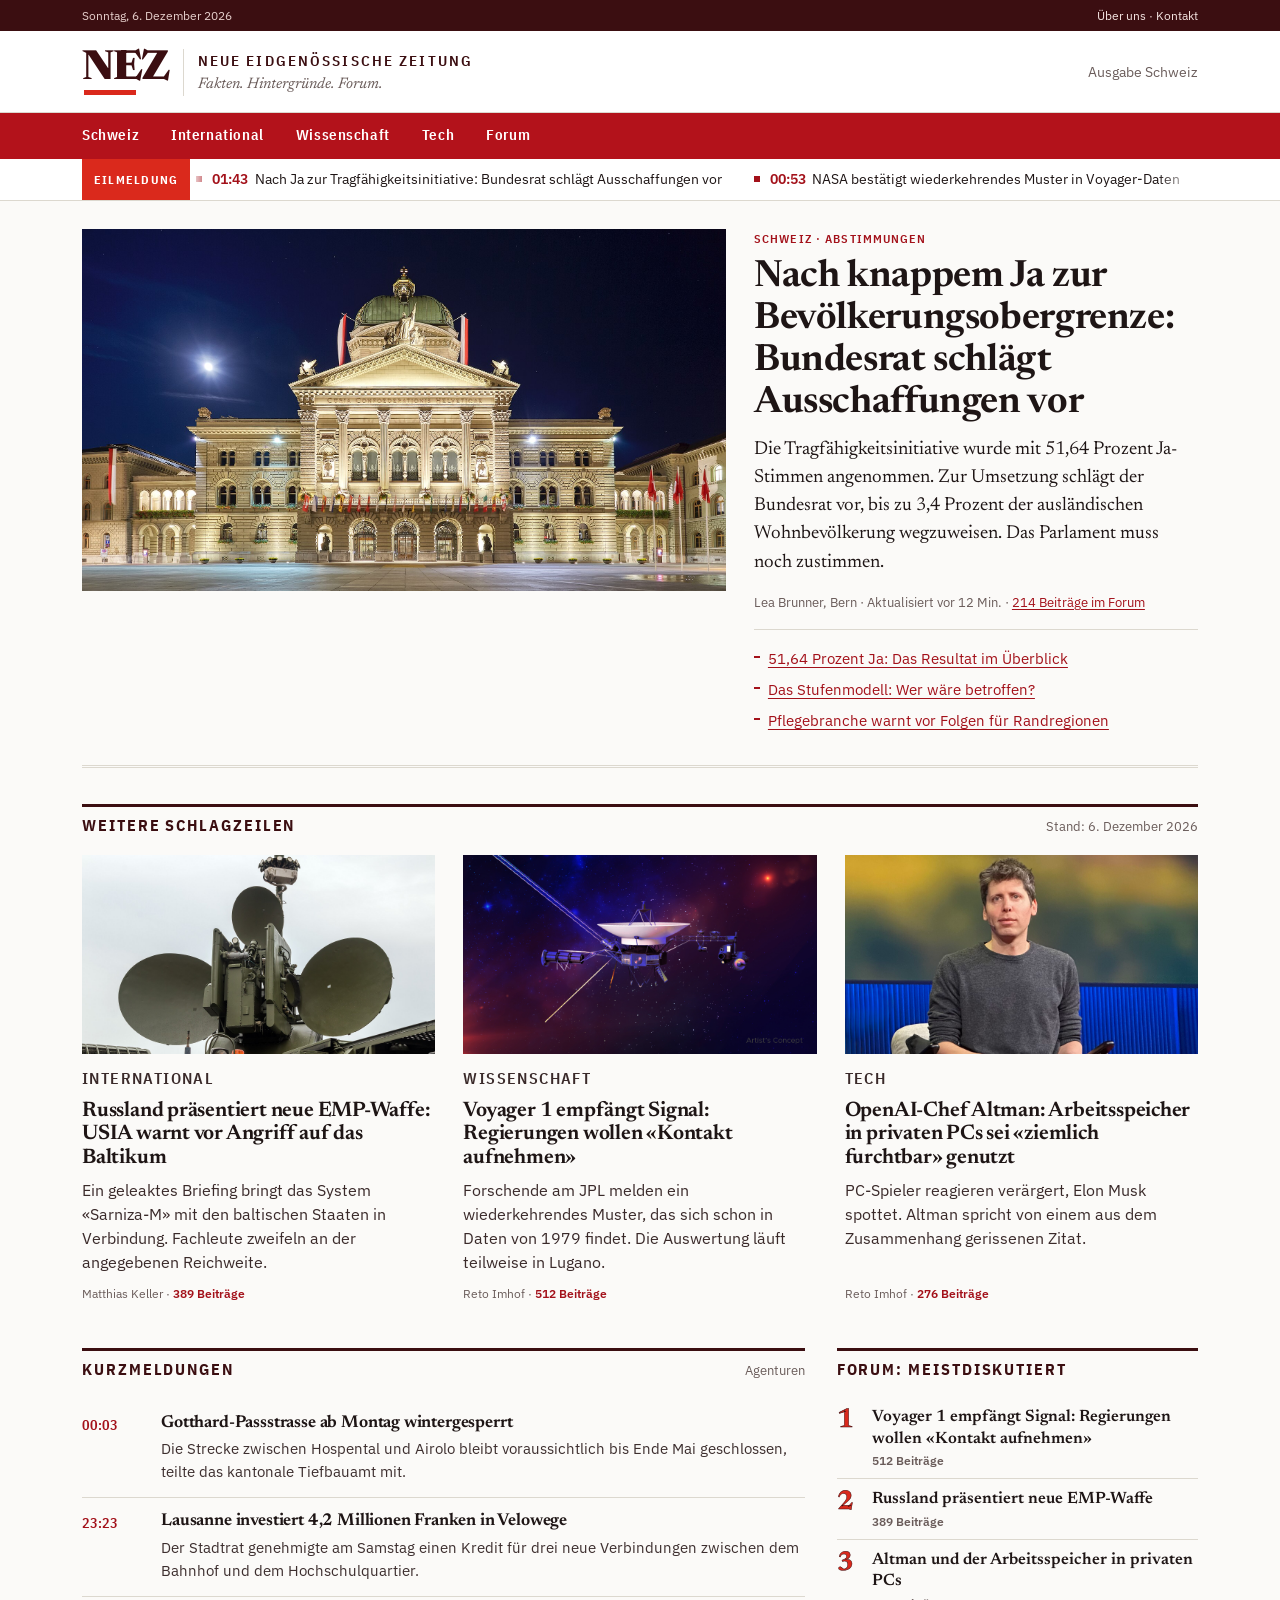
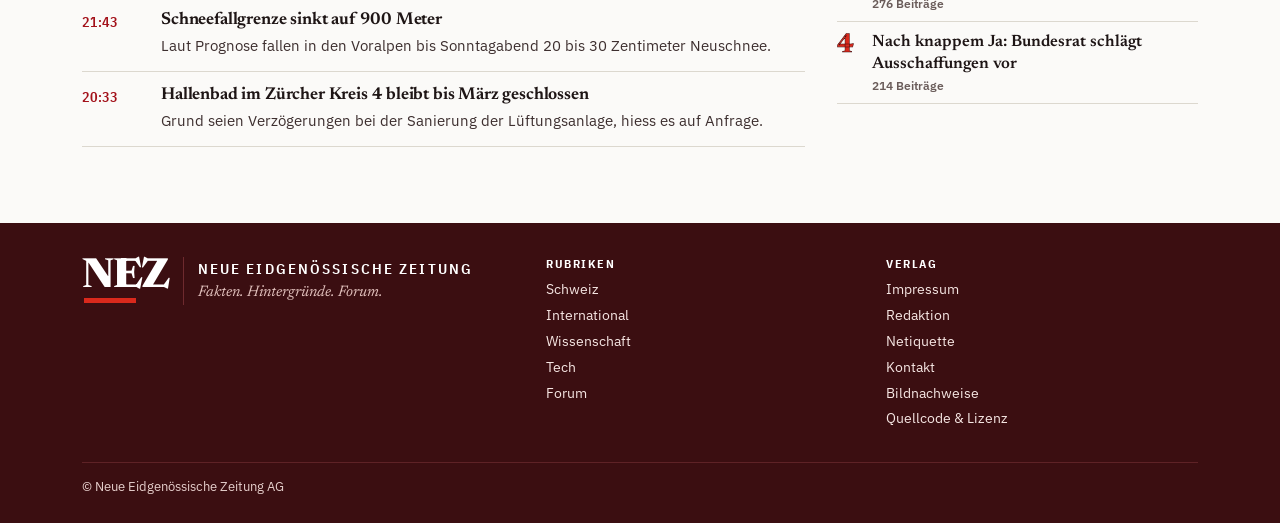
==== commit a2035434: "Remove on-screen fiction notices; link repo and license in Impressum The footer note and the Impress" ====
--- a/index.html
+++ b/index.html
@@ -137,11 +137,10 @@
     <li><a href="#schweiz">Schweiz</a></li><li><a href="#international">International</a></li><li><a href="#wissenschaft">Wissenschaft</a></li><li><a href="#tech">Tech</a></li><li><a href="#forum">Forum</a></li>
   </ul></div>
   <div><h2>Verlag</h2><ul>
-    <li><a href="impressum.html">Impressum</a></li><li><a href="impressum.html#redaktion">Redaktion</a></li><li><a href="impressum.html#netiquette">Netiquette</a></li><li><a href="impressum.html#kontakt">Kontakt</a></li><li><a href="impressum.html#bildnachweise">Bildnachweise</a></li>
+    <li><a href="impressum.html">Impressum</a></li><li><a href="impressum.html#redaktion">Redaktion</a></li><li><a href="impressum.html#netiquette">Netiquette</a></li><li><a href="impressum.html#kontakt">Kontakt</a></li><li><a href="impressum.html#bildnachweise">Bildnachweise</a></li><li><a href="impressum.html#lizenz">Quellcode &amp; Lizenz</a></li>
   </ul></div>
   <div class="footer-bottom">
     <span>© Neue Eidgenössische Zeitung AG</span>
-    <span class="fiction-note">Fiktives Medium – Schulprojekt Medienkompetenz. <a href="impressum.html#hinweis">Mehr erfahren</a></span>
   </div>
 </div></footer>
 <script src="assets/main.js"></script>
--- a/assets/style.css
+++ b/assets/style.css
@@ -333,7 +333,6 @@
 .site-footer a { color: #f6e6e3; text-decoration: none; }
 .site-footer a:hover { text-decoration: underline; color: #fff; }
 .footer-bottom { grid-column: 1 / -1; border-top: 1px solid #5e2226; padding-top: 14px; display: flex; flex-wrap: wrap; justify-content: space-between; gap: .6rem 1.4rem; font-size: .8rem; }
-.fiction-note { color: #d6aeaa; }
 
 /* 10 · Impressum --------------------------------------------------------- */
 .page { padding-top: 28px; padding-bottom: 56px; }
